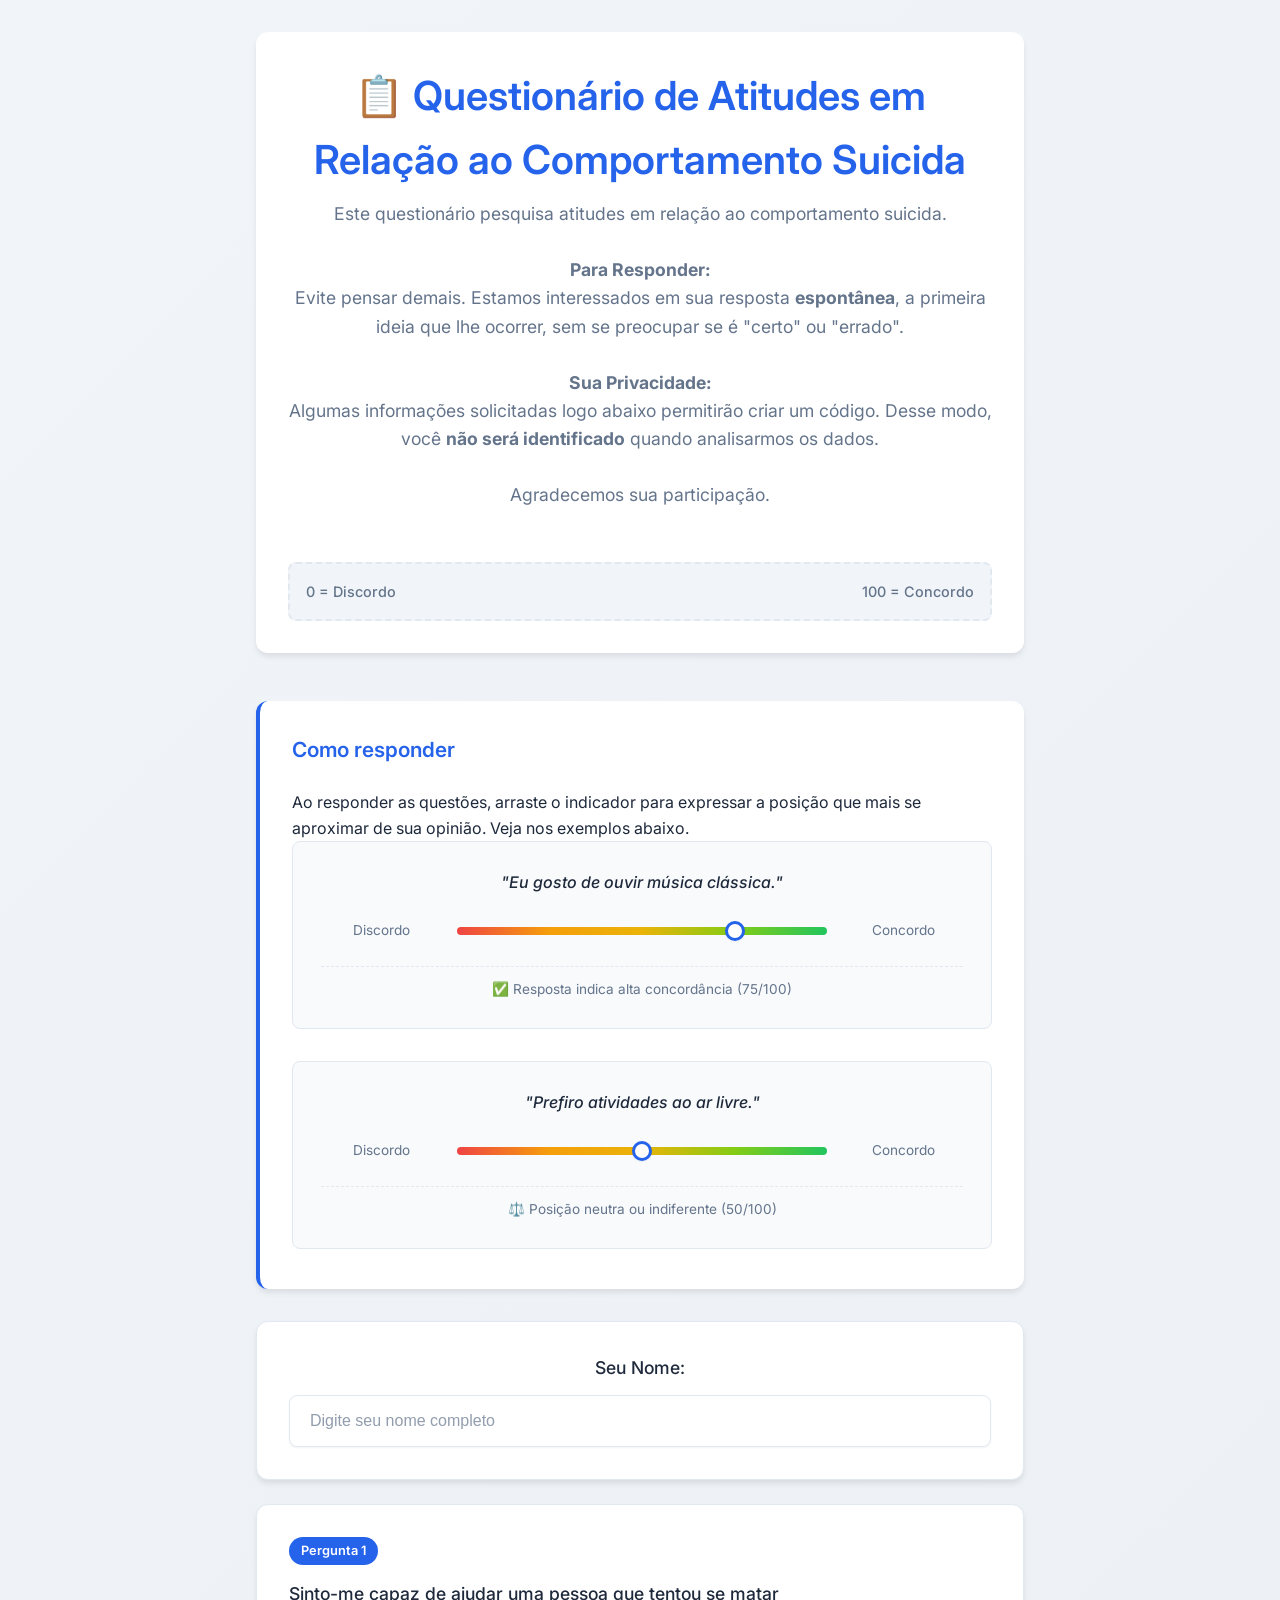
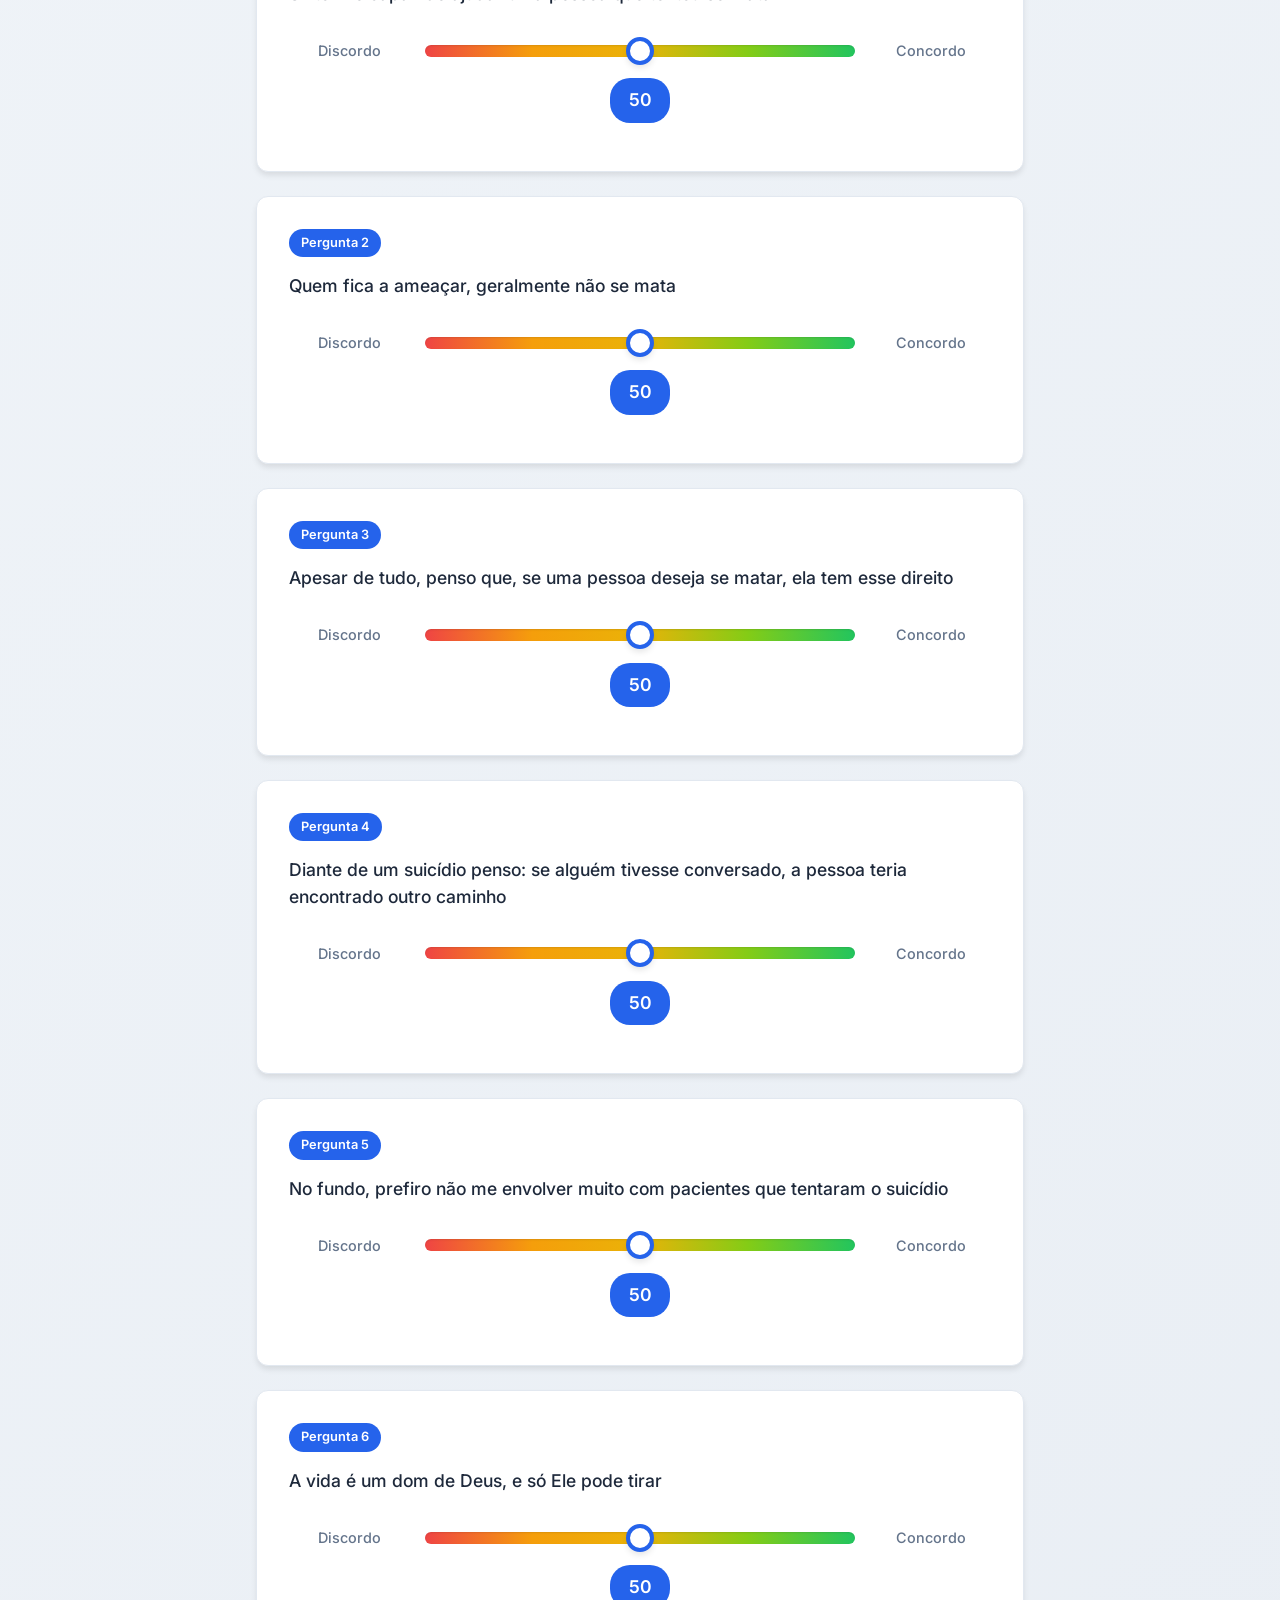
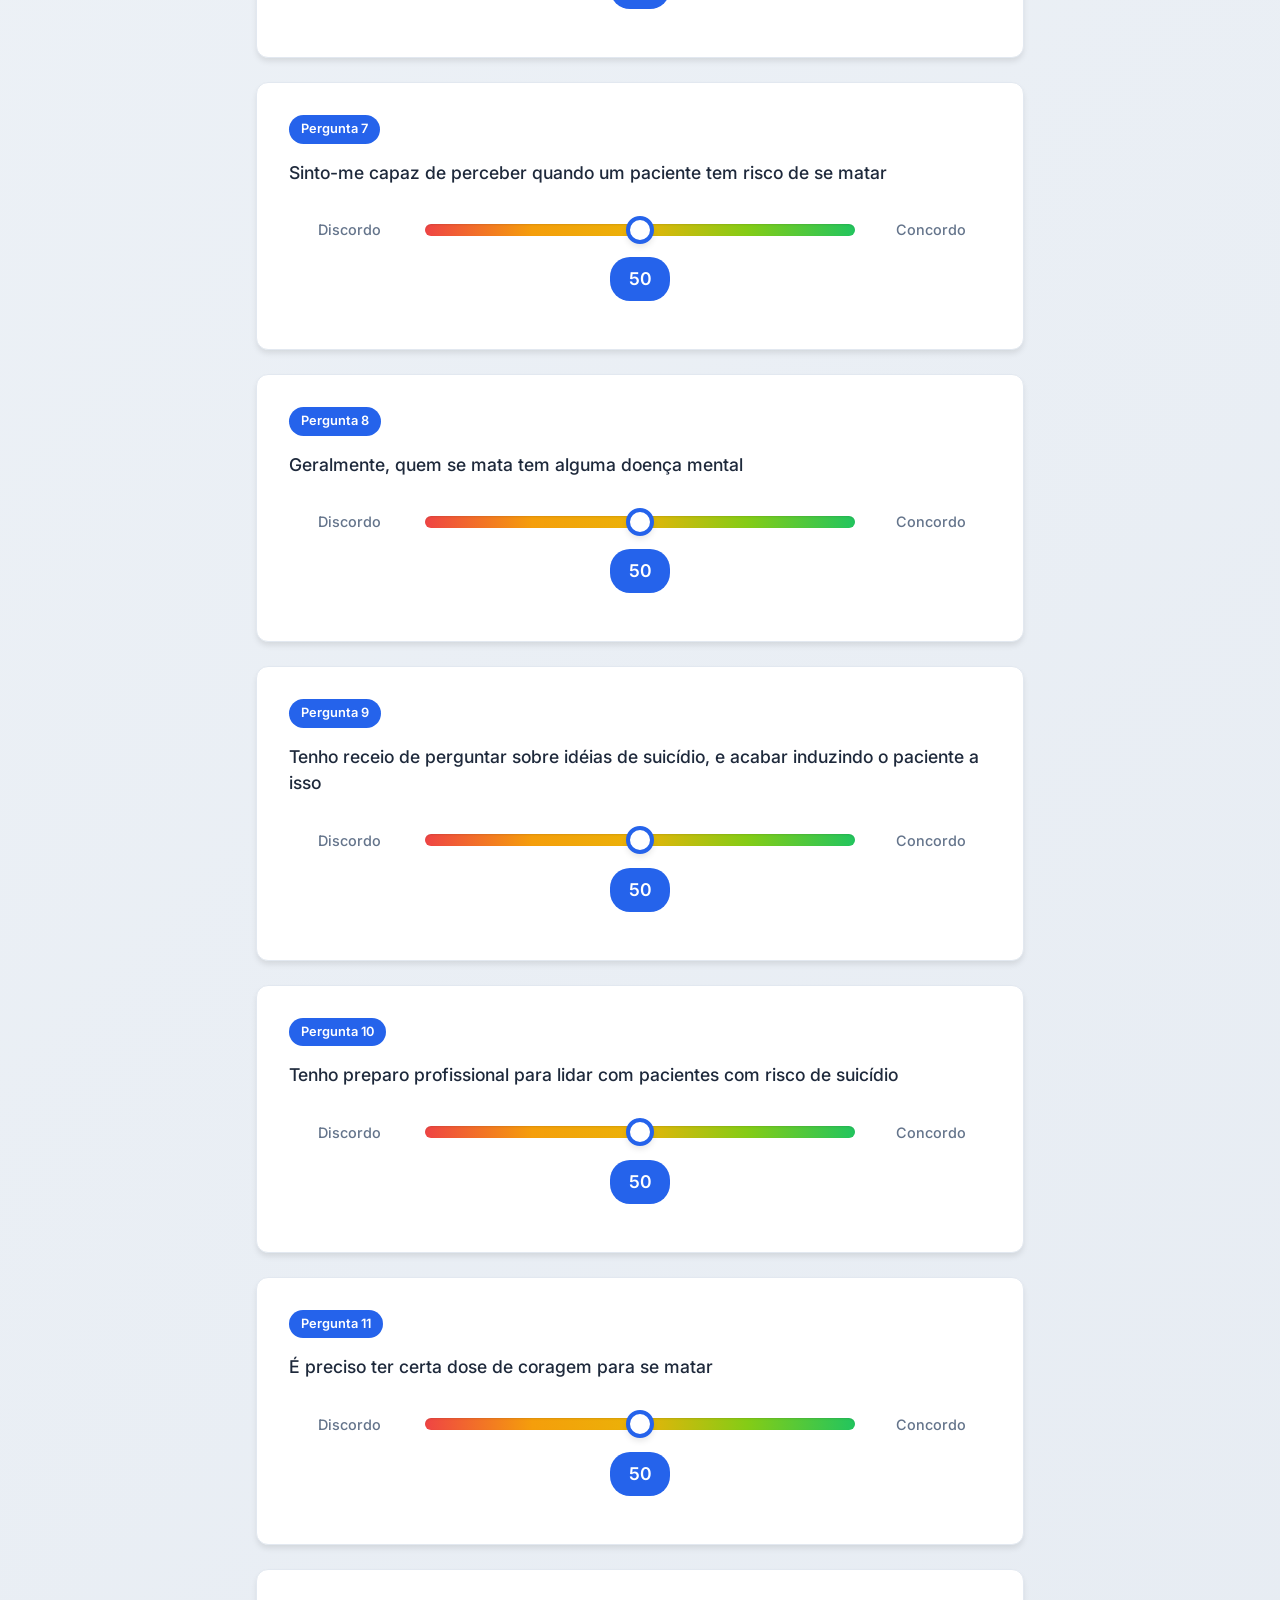
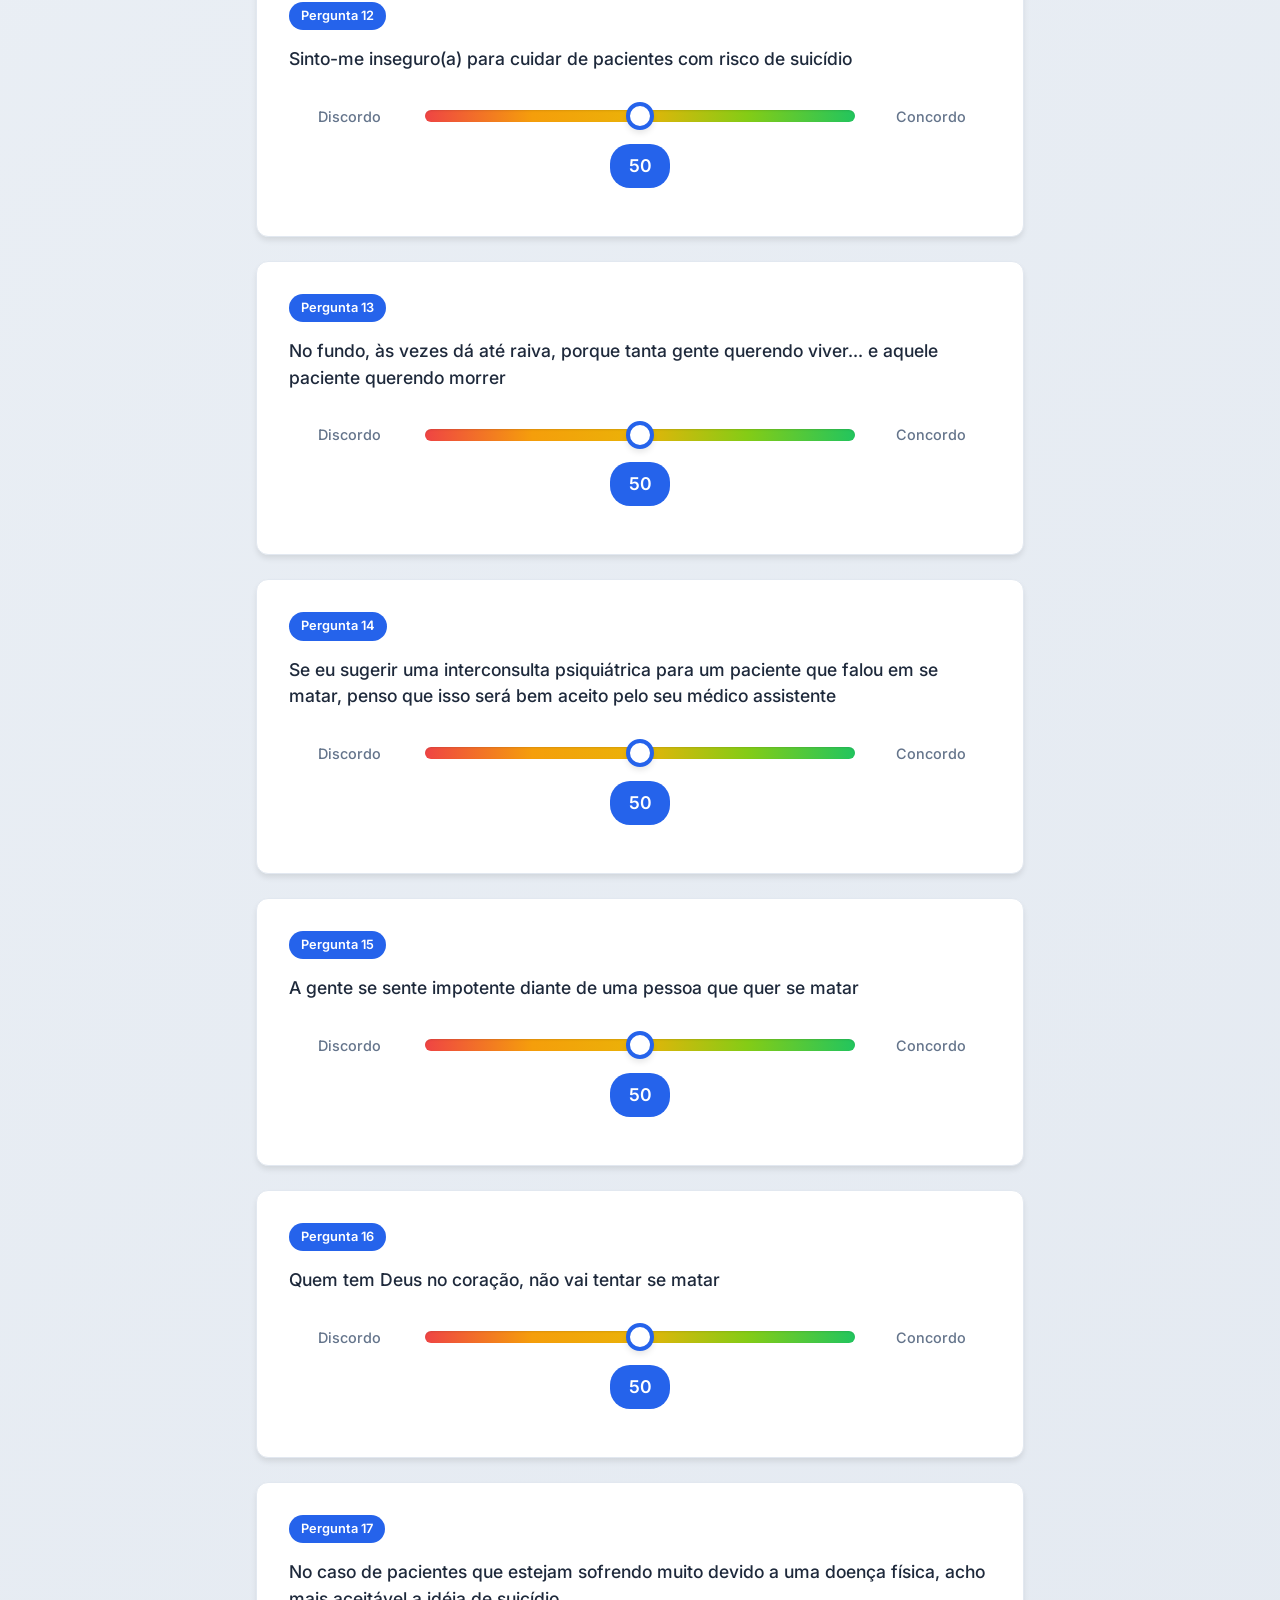
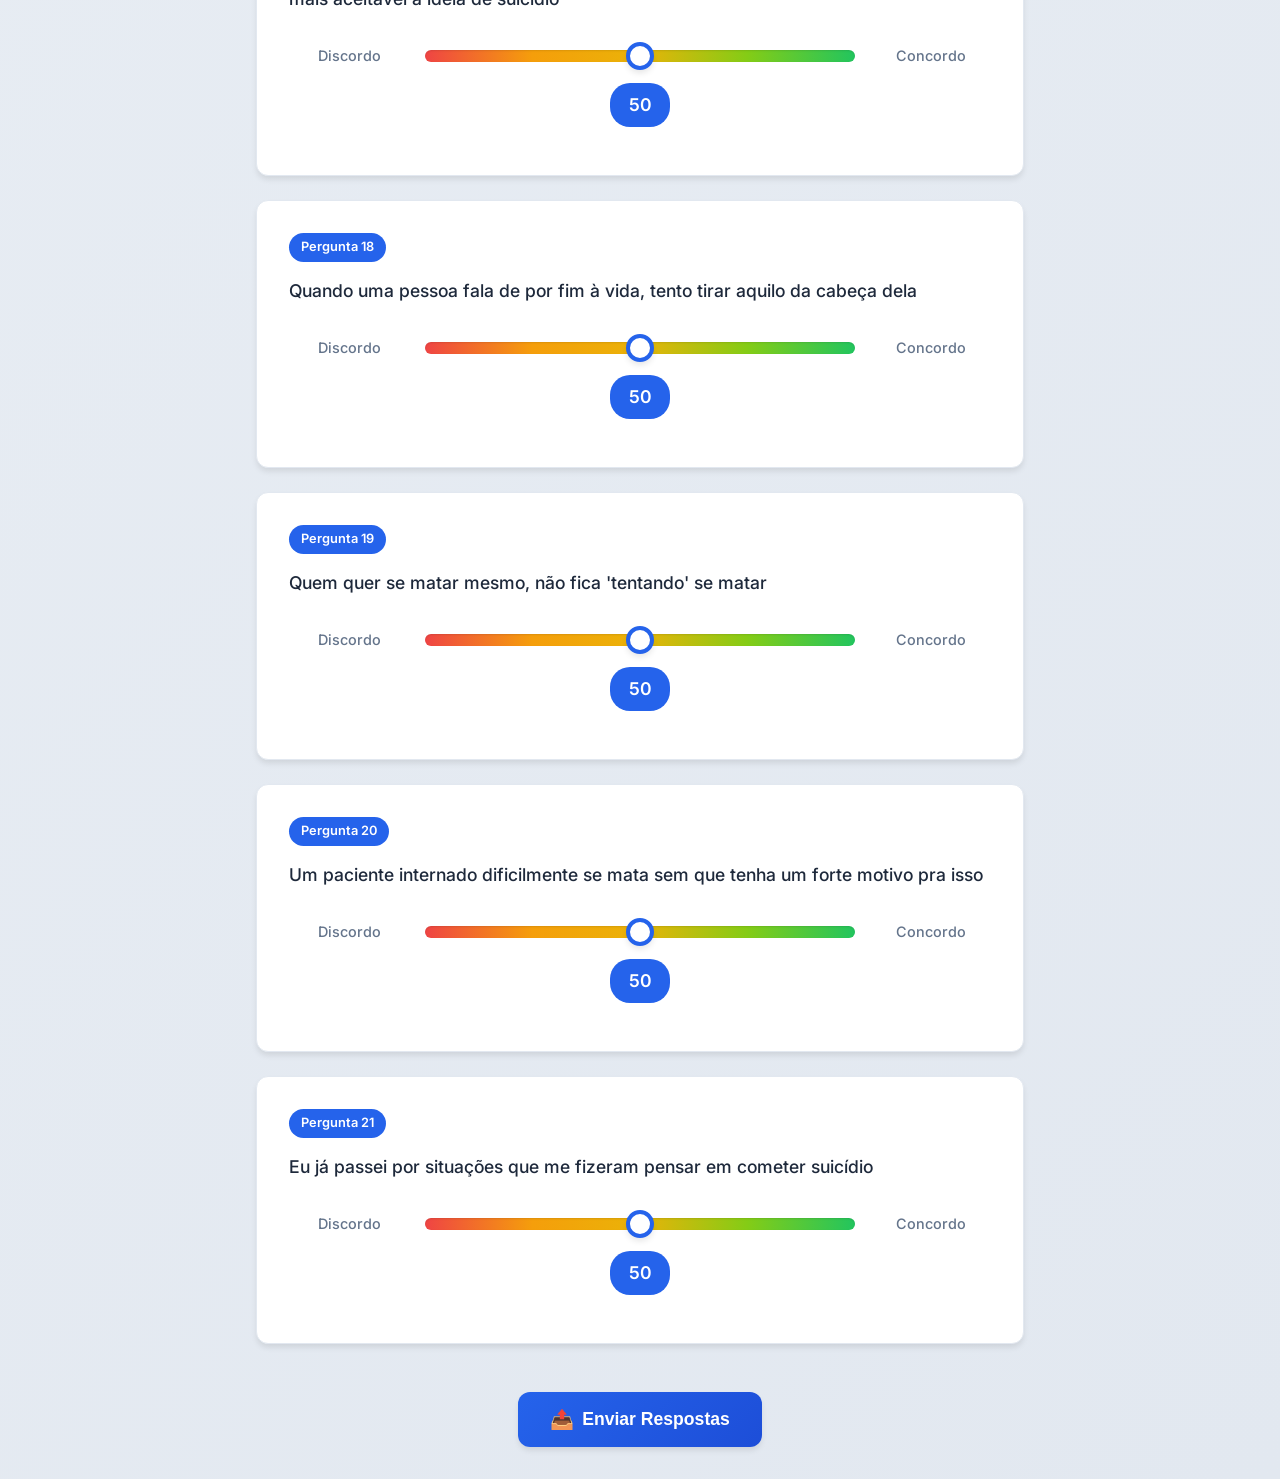
==== index.html @ 06eb1df6 "Update index.html" ====
<!DOCTYPE html>
<html lang="pt-BR">
<head>
    <meta charset="UTF-8">
    <meta name="viewport" content="width=device-width, initial-scale=1.0">
    <title>Questionário de Atitudes em Relação ao Comportamento Suicida</title>
    <link rel="stylesheet" href="style.css">
    <link href="https://fonts.googleapis.com/css2?family=Inter:wght@300;400;500;600&display=swap" rel="stylesheet">
</head>
<body>
    <div class="container">
        <header class="header">
            <h1>📋 Questionário de Atitudes em Relação ao Comportamento Suicida</h1>
            <p class="subtitle">
                Este questionário pesquisa atitudes em relação ao comportamento suicida.
                <br><br>
                <strong>Para Responder:</strong><br>
                Evite pensar demais. Estamos interessados em sua resposta <strong>espontânea</strong>, a primeira ideia que lhe ocorrer, sem se preocupar se é "certo" ou "errado".
                <br><br>
                <strong>Sua Privacidade:</strong><br>
                Algumas informações solicitadas logo abaixo permitirão criar um código. Desse modo, você <strong>não será identificado</strong> quando analisarmos os dados.
                <br><br>
                Agradecemos sua participação.
                <br><br>
            </p>
            <div class="scale-info">
                <span class="scale-point">0 = Discordo</span>
                <span class="scale-point">100 = Concordo</span>
            </div>
        </header>

        <div class="instructions-section">
            <h2> Como responder</h2>
            <p>Ao responder as questões, arraste o indicador para expressar a posição que mais se aproximar de sua opinião. Veja nos exemplos abaixo.</p>
            <div class="instruction-examples">
                <div class="example-item">
                    <p class="example-statement">"Eu gosto de ouvir música clássica."</p>
                    <div class="example-slider">
                        <span class="example-label">Discordo</span>
                        <div class="example-track">
                            <div class="example-thumb" style="left: 75%;"></div>
                        </div>
                        <span class="example-label">Concordo</span>
                    </div>
                    <p class="example-explanation">✅ Resposta indica alta concordância (75/100)</p>
                </div>
                
                <div class="example-item">
                    <p class="example-statement">"Prefiro atividades ao ar livre."</p>
                    <div class="example-slider">
                        <span class="example-label">Discordo</span>
                        <div class="example-track">
                            <div class="example-thumb" style="left: 50%;"></div>
                        </div>
                        <span class="example-label">Concordo</span>
                    </div>
                    <p class="example-explanation">⚖️ Posição neutra ou indiferente (50/100)</p>
                </div>
            </div>
        </div>

        <form id="survey-form" class="survey-form">
            <!-- NOVO CAMPO PARA O NOME -->
            <div class="form-group question-item">
                <label for="userName">Seu Nome:</label>
                <input type="text" id="userName" name="userName" placeholder="Digite seu nome completo" required>
            </div>
            <!-- FIM DO NOVO CAMPO -->

            <div id="questions-container" class="questions-container">
                <!-- Perguntas serão carregadas aqui -->
            </div>
            
            <div class="form-actions">
                <button type="submit" class="submit-btn">
                    <span class="btn-icon">📤</span>
                    Enviar Respostas
                </button>
            </div>
        </form>

        <div id="loading" class="loading">
            <div class="spinner"></div>
            <p>Carregando perguntas...</p>
        </div>
    </div>

    <script src="script.js"></script>
</body>
</html>
---- style.css ----
:root {
    --primary-color: #2563eb;
    --primary-hover: #1d4ed8;
    --secondary-color: #64748b;
    --success-color: #10b981;
    --background: #f8fafc;
    --surface: #ffffff;
    --border: #e2e8f0;
    --text-primary: #1e293b;
    --text-secondary: #64748b;
    --shadow-sm: 0 1px 2px 0 rgb(0 0 0 / 0.05);
    --shadow-md: 0 4px 6px -1px rgb(0 0 0 / 0.1);
    --shadow-lg: 0 10px 15px -3px rgb(0 0 0 / 0.1);
    --radius: 12px;
    --radius-sm: 8px;
}

* {
    margin: 0;
    padding: 0;
    box-sizing: border-box;
}

body {
    font-family: 'Inter', -apple-system, BlinkMacSystemFont, sans-serif;
    background: linear-gradient(135deg, #f1f5f9 0%, #e2e8f0 100%);
    color: var(--text-primary);
    line-height: 1.6;
    min-height: 100vh;
}

.container {
    max-width: 800px;
    margin: 0 auto;
    padding: 2rem 1rem;
}

/* Header */
.header {
    text-align: center;
    margin-bottom: 3rem;
    padding: 2rem;
    background: var(--surface);
    border-radius: var(--radius);
    box-shadow: var(--shadow-md);
}

.header h1 {
    font-size: 2.5rem;
    font-weight: 600;
    color: var(--primary-color);
    margin-bottom: 0.5rem;
}

.subtitle {
    font-size: 1.1rem;
    color: var(--text-secondary);
    margin-bottom: 1.5rem;
}

.scale-info {
    display: flex;
    justify-content: space-between;
    gap: 1rem;
    padding: 1rem;
    background: #f1f5f9;
    border-radius: var(--radius-sm);
    border: 2px dashed var(--border);
}

.scale-point {
    font-size: 0.9rem;
    font-weight: 500;
    color: var(--text-secondary);
}

/* Instructions - CORRIGIDO PARA EVITAR OVERFLOW */
.instructions-section {
    background: var(--surface);
    border-radius: var(--radius);
    padding: 2rem;
    margin-bottom: 2rem;
    box-shadow: var(--shadow-md);
    border-left: 4px solid var(--primary-color);
    
    /* CORREÇÕES PARA EVITAR OVERFLOW */
    min-height: auto;
    height: auto;
    overflow: visible;
    padding-bottom: 2.5rem;
}

.instructions-section h2 {
    color: var(--primary-color);
    margin-bottom: 1.5rem;
    font-size: 1.3rem;
    font-weight: 600;
}

.instruction-examples {
    display: grid;
    gap: 2rem;
    
    /* CORREÇÕES PARA EVITAR OVERFLOW */
    grid-template-rows: auto auto;
}

.example-item {
    padding: 1.75rem;
    background: #f8fafc;
    border-radius: var(--radius-sm);
    border: 1px solid var(--border);
    
    /* CORREÇÕES PARA EVITAR OVERFLOW */
    height: auto;
    min-height: auto;
    overflow: visible;
}

.example-statement {
    font-weight: 500;
    font-style: italic;
    margin-bottom: 1rem;
    color: var(--text-primary);
    text-align: center;
}

.example-slider {
    display: flex;
    align-items: center;
    gap: 1rem;
    margin-bottom: 1rem;
    
    /* CORREÇÕES PARA EVITAR OVERFLOW */
    padding: 0.5rem 0;
}

.example-label {
    font-size: 0.85rem;
    color: var(--text-secondary);
    min-width: 120px;
    text-align: center;
}

.example-track {
    flex: 1;
    height: 8px;
    background: linear-gradient(90deg, #ef4444 0%, #f59e0b 25%, #eab308 50%, #84cc16 75%, #22c55e 100%);
    border-radius: 4px;
    position: relative;
    min-height: 8px;
    display: block;
    overflow: visible;
    
    /* CORREÇÕES PARA EVITAR OVERFLOW */
    margin: 0.25rem 0;
}

.example-thumb {
    position: absolute;
    top: 50%;
    width: 20px;
    height: 20px;
    background: var(--surface);
    border: 3px solid var(--primary-color);
    border-radius: 50%;
    transform: translate(-50%, -50%);
    box-shadow: var(--shadow-sm);
    display: block !important;
    z-index: 15;
    pointer-events: none;
}

.example-explanation {
    font-size: 0.85rem;
    color: var(--text-secondary);
    text-align: center;
    padding-top: 0.75rem;
    border-top: 1px dashed var(--border);
}

/* Questions */
.questions-container {
    display: grid;
    gap: 1.5rem;
}

.question-item {
    background: var(--surface);
    border-radius: var(--radius);
    padding: 2rem;
    box-shadow: var(--shadow-md);
    border: 1px solid var(--border);
    transition: all 0.2s ease;
}

.question-item:hover {
    box-shadow: var(--shadow-lg);
    transform: translateY(-2px);
}

.question-number {
    display: inline-block;
    background: var(--primary-color);
    color: white;
    padding: 0.25rem 0.75rem;
    border-radius: 20px;
    font-size: 0.8rem;
    font-weight: 600;
    margin-bottom: 1rem;
}

.question-text {
    font-size: 1.1rem;
    font-weight: 500;
    margin-bottom: 2rem;
    color: var(--text-primary);
    line-height: 1.5;
}

.slider-container {
    margin-bottom: 1rem;
}

.slider-wrapper {
    display: flex;
    align-items: center;
    gap: 1rem;
    margin-bottom: 1rem;
}

.slider-label {
    font-size: 0.9rem;
    color: var(--text-secondary);
    min-width: 120px;
    text-align: center;
    font-weight: 500;
}

.slider-track {
    flex: 1;
    height: 12px;
    background: linear-gradient(90deg, #ef4444 0%, #f59e0b 25%, #eab308 50%, #84cc16 75%, #22c55e 100%);
    border-radius: 6px;
    position: relative;
    cursor: pointer;
    box-shadow: inset 0 1px 2px rgba(0,0,0,0.1);
    min-height: 12px;
    display: block !important;
    overflow: visible;
    -webkit-appearance: none;
    -moz-appearance: none;
    appearance: none;
    touch-action: none;
    user-select: none;
    -webkit-user-select: none;
    -moz-user-select: none;
    -ms-user-select: none;
}

.slider-thumb {
    position: absolute;
    top: 50%;
    width: 28px;
    height: 28px;
    background: var(--surface);
    border: 4px solid var(--primary-color);
    border-radius: 50%;
    transform: translate(-50%, -50%);
    cursor: grab;
    box-shadow: var(--shadow-md);
    transition: all 0.2s ease;
    z-index: 10;
    display: block !important;
    visibility: visible !important;
    opacity: 1 !important;
    -webkit-appearance: none;
    -moz-appearance: none;
    appearance: none;
    touch-action: none;
    user-select: none;
    -webkit-user-select: none;
    -moz-user-select: none;
    -ms-user-select: none;
}

.slider-thumb:hover {
    transform: translate(-50%, -50%) scale(1.1);
    box-shadow: var(--shadow-lg);
}

.slider-thumb.dragging {
    cursor: grabbing;
    transform: translate(-50%, -50%) scale(1.2);
    box-shadow: 0 8px 25px rgba(37, 99, 235, 0.3);
}

.value-display {
    text-align: center;
    margin-top: 1rem;
}

.value-number {
    display: inline-block;
    background: var(--primary-color);
    color: white;
    padding: 0.5rem 1rem;
    border-radius: 20px;
    font-weight: 600;
    font-size: 1.1rem;
    min-width: 60px;
}

.question-instructions {
    margin-top: 1rem;
    padding: 1rem;
    background: #fef3c7;
    border-radius: var(--radius-sm);
    border-left: 4px solid #f59e0b;
    font-size: 0.9rem;
    color: #92400e;
}

/* Form Actions */
.form-actions {
    margin-top: 3rem;
    text-align: center;
}

.submit-btn {
    background: linear-gradient(135deg, var(--primary-color) 0%, var(--primary-hover) 100%);
    color: white;
    border: none;
    padding: 1rem 2rem;
    border-radius: var(--radius);
    font-size: 1.1rem;
    font-weight: 600;
    cursor: pointer;
    box-shadow: var(--shadow-md);
    transition: all 0.3s ease;
    display: inline-flex;
    align-items: center;
    gap: 0.5rem;
    min-width: 200px;
    justify-content: center;
}

.submit-btn:hover {
    transform: translateY(-2px);
    box-shadow: var(--shadow-lg);
}

.submit-btn:active {
    transform: translateY(0);
}

.btn-icon {
    font-size: 1.2rem;
}

/* Loading */
.loading {
    text-align: center;
    padding: 3rem;
    color: var(--text-secondary);
}

.loading.hidden {
    display: none;
}

.spinner {
    width: 40px;
    height: 40px;
    border: 4px solid var(--border);
    border-top: 4px solid var(--primary-color);
    border-radius: 50%;
    animation: spin 1s linear infinite;
    margin: 0 auto 1rem;
}

@keyframes spin {
    0% { transform: rotate(0deg); }
    100% { transform: rotate(360deg); }
}

/* Estilos para o campo de nome (input e label) */
.form-group {
    margin-bottom: 1.5rem;
}

.form-group label {
    display: block;
    margin-bottom: 0.75rem;
    font-size: 1.1rem;
    font-weight: 500;
    color: var(--text-primary);
    text-align: center;
}

.form-group input[type="text"] {
    width: 100%;
    padding: 1rem 1.25rem;
    border: 1px solid var(--border);
    border-radius: var(--radius-sm);
    font-size: 1rem;
    color: var(--text-primary);
    background-color: var(--surface);
    box-shadow: var(--shadow-sm);
    transition: all 0.2s ease;
}

.form-group input[type="text"]::placeholder {
    color: var(--text-secondary);
    opacity: 0.7;
}

.form-group input[type="text"]:focus {
    outline: none;
    border-color: var(--primary-color);
    box-shadow: 0 0 0 3px rgba(37, 99, 235, 0.2);
}

/* CORREÇÕES ESPECÍFICAS PARA MOBILE */
@media (max-width: 768px) {
    .container {
        padding: 1rem;
    }

    .header h1 {
        font-size: 2rem;
    }

    .scale-info {
        flex-direction: column;
        text-align: center;
        gap: 0.5rem;
    }

    /* CORREÇÃO PRINCIPAL: Instructions Section em Mobile */
    .instructions-section {
        padding: 1.5rem;
        padding-bottom: 2.5rem;
        margin-bottom: 2rem;
        
        /* Garante altura automática em mobile */
        height: auto !important;
        min-height: auto !important;
        overflow: visible !important;
    }
    
    .instruction-examples {
        gap: 2rem;
        
        /* Força o grid a se ajustar ao conteúdo */
        grid-template-rows: auto auto !important;
        height: auto !important;
    }
    
    .example-item {
        padding: 1.5rem;
        margin-bottom: 0;
        
        /* Garante que cada item se ajuste ao conteúdo */
        height: auto !important;
        min-height: auto !important;
        overflow: visible !important;
        
        /* Adiciona espaço extra para garantir que não vaze */
        padding-bottom: 2rem;
    }

    /* === CORREÇÃO DOS SLIDERS EM MOBILE === */
    .slider-wrapper {
        gap: 0.5rem;
        align-items: center;
        flex-wrap: nowrap;
        overflow: visible;
    }

    .slider-label {
        min-width: auto;
        font-size: 0.85rem;
        padding: 0;
        background: transparent;
        border: none;
        border-radius: 0;
        white-space: nowrap;
        flex-shrink: 0;
    }

    .slider-track {
        flex: 1;
        min-width: 120px;
        margin: 0;
        overflow: visible !important;
    }

    /* === CORREÇÃO DOS SLIDERS DE EXEMPLO EM MOBILE === */
    .example-slider {
        gap: 0.5rem;
        align-items: center;
        flex-wrap: nowrap;
        overflow: visible;
        padding: 0.75rem 0;
        margin-bottom: 1.25rem;
    }

    .example-label {
        min-width: auto;
        font-size: 0.8rem;
        padding: 0;
        background: transparent;
        border: none;
        border-radius: 0;
        white-space: nowrap;
        flex-shrink: 0;
        max-width: 80px;
        line-height: 1.2;
    }

    .example-track {
        flex: 1;
        min-width: 120px;
        margin: 0;
        overflow: visible !important;
        height: 10px;
    }
    
    .example-thumb {
        width: 22px;
        height: 22px;
        z-index: 20;
    }

    .question-item {
        padding: 1.5rem;
    }

    .submit-btn {
        width: 100%;
        padding: 1.25rem;
        font-size: 1.2rem;
    }

    /* Ajustes de responsividade para o campo de nome em telas menores */
    .form-group label {
        font-size: 1rem;
        margin-bottom: 0.5rem;
    }
    .form-group input[type="text"] {
        padding: 0.8rem 1rem;
    }
    .form-group.question-item {
        padding: 1.5rem;
    }
}

@media (max-width: 480px) {
    .header {
        padding: 1.5rem;
    }

    /* CORREÇÃO EXTRA PARA TELAS MUITO PEQUENAS */
    .instructions-section {
        padding: 1rem;
        padding-bottom: 2rem;
    }
    
    .example-item {
        padding: 1rem;
        padding-bottom: 1.5rem;
    }
    
    .example-label {
        font-size: 0.75rem;
        max-width: 70px;
    }
    
    .example-track {
        min-width: 100px;
        height: 8px;
    }
    
    .example-thumb {
        width: 18px;
        height: 18px;
    }

    .question-item {
        padding: 1rem;
    }

    /* Mantém as proporções do thumb e track em telas menores */
    .slider-track {
        height: 16px;
        border-width: 2px;
    }
    .slider-thumb {
        width: 32px;
        height: 32px;
        border-width: 3px;
    }
}

/* CORREÇÕES ADICIONAIS PARA WEBKIT (Safari/Chrome Mobile) */
@media (max-width: 768px) {
    .slider-track,
    .example-track {
        -webkit-transform: translateZ(0);
        transform: translateZ(0);
        will-change: transform;
        backface-visibility: hidden;
        -webkit-backface-visibility: hidden;
    }

    .slider-thumb,
    .example-thumb {
        -webkit-transform: translate(-50%, -50%) translateZ(0);
        transform: translate(-50%, -50%) translateZ(0);
        will-change: transform;
        backface-visibility: hidden;
        -webkit-backface-visibility: hidden;
    }
}
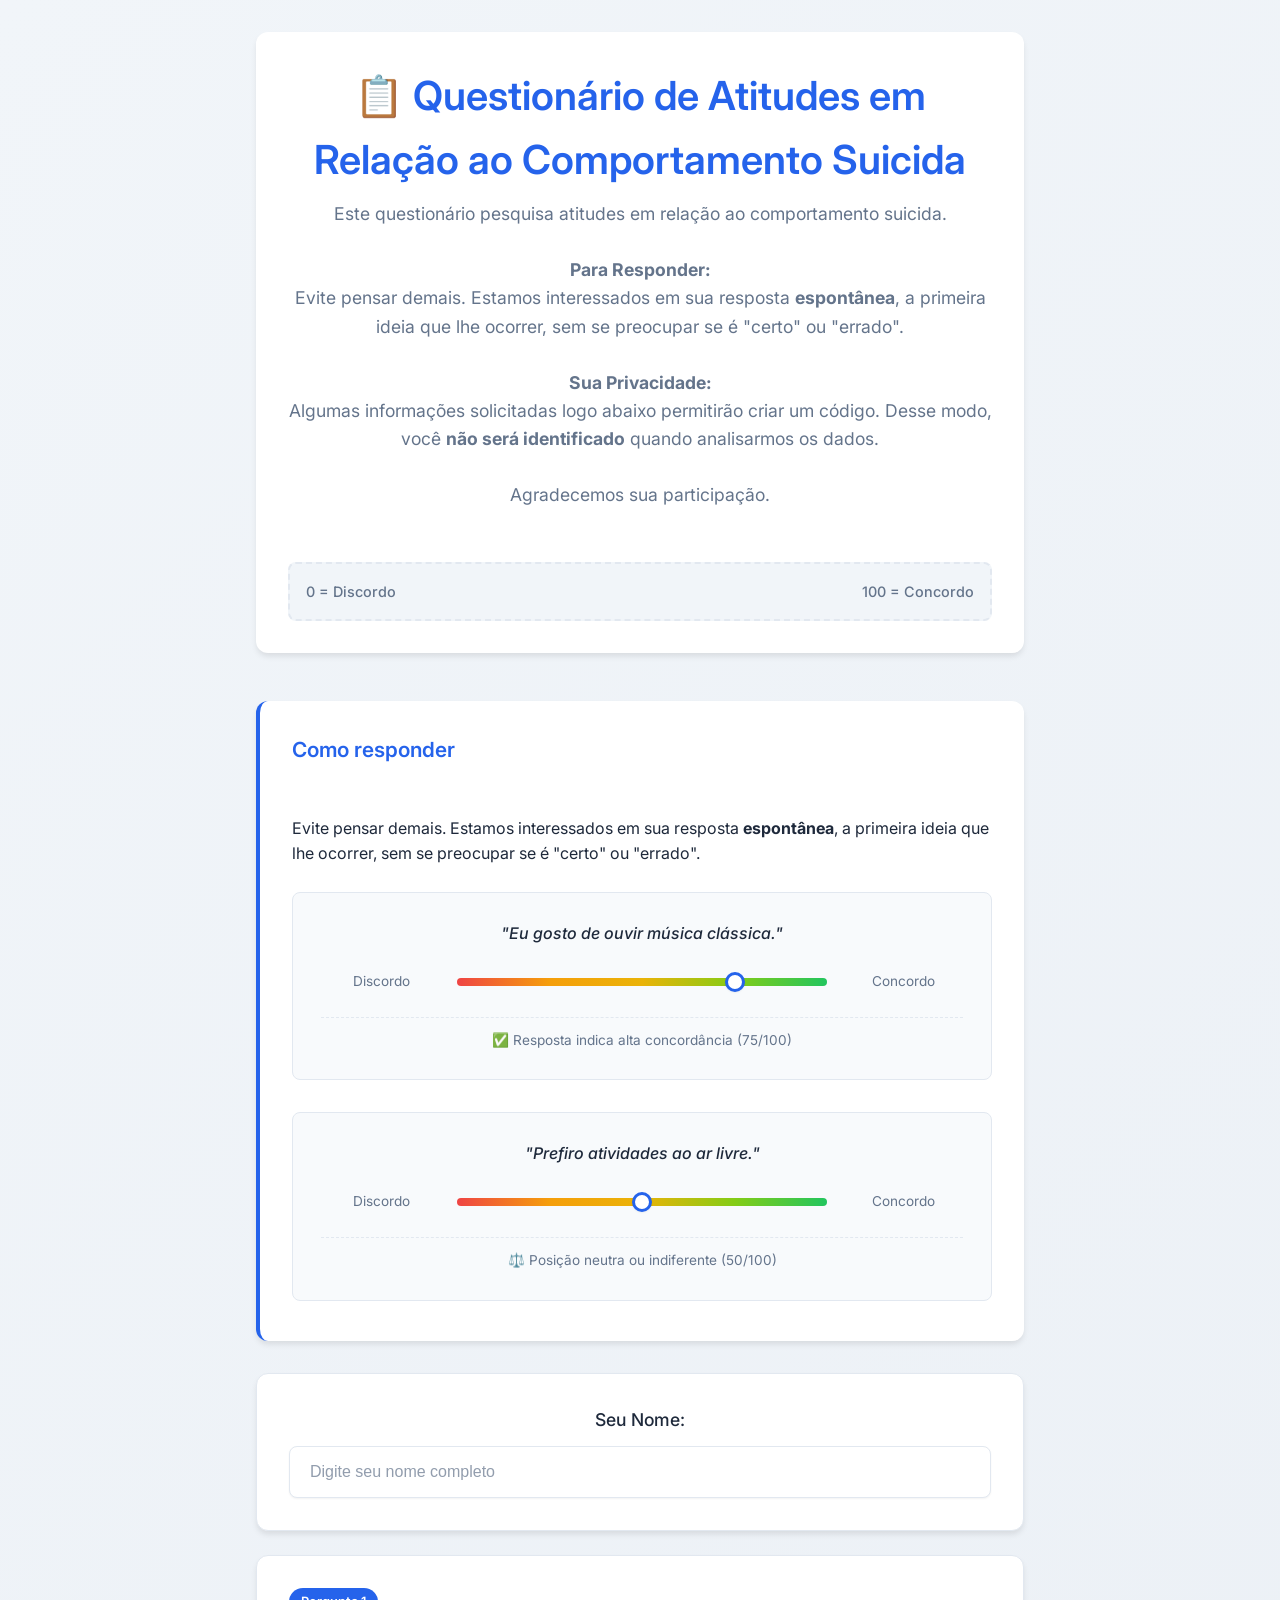
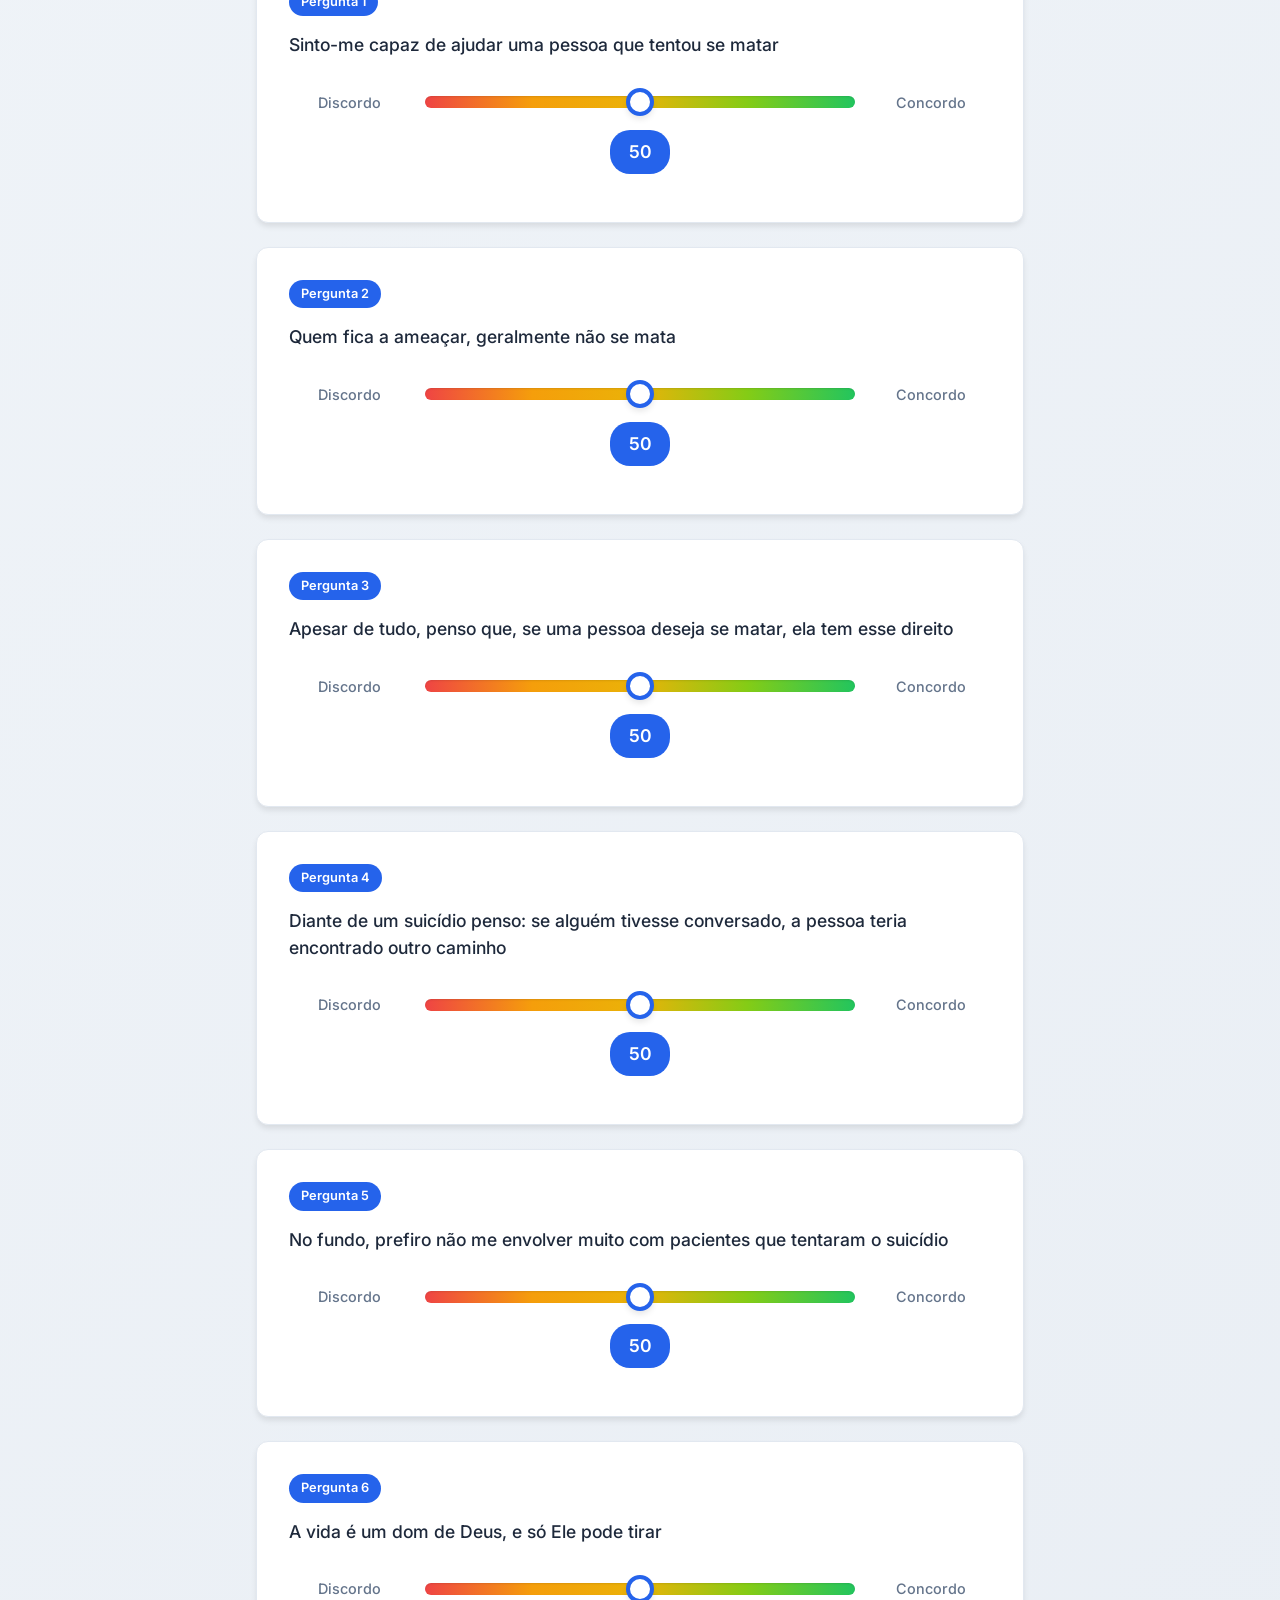
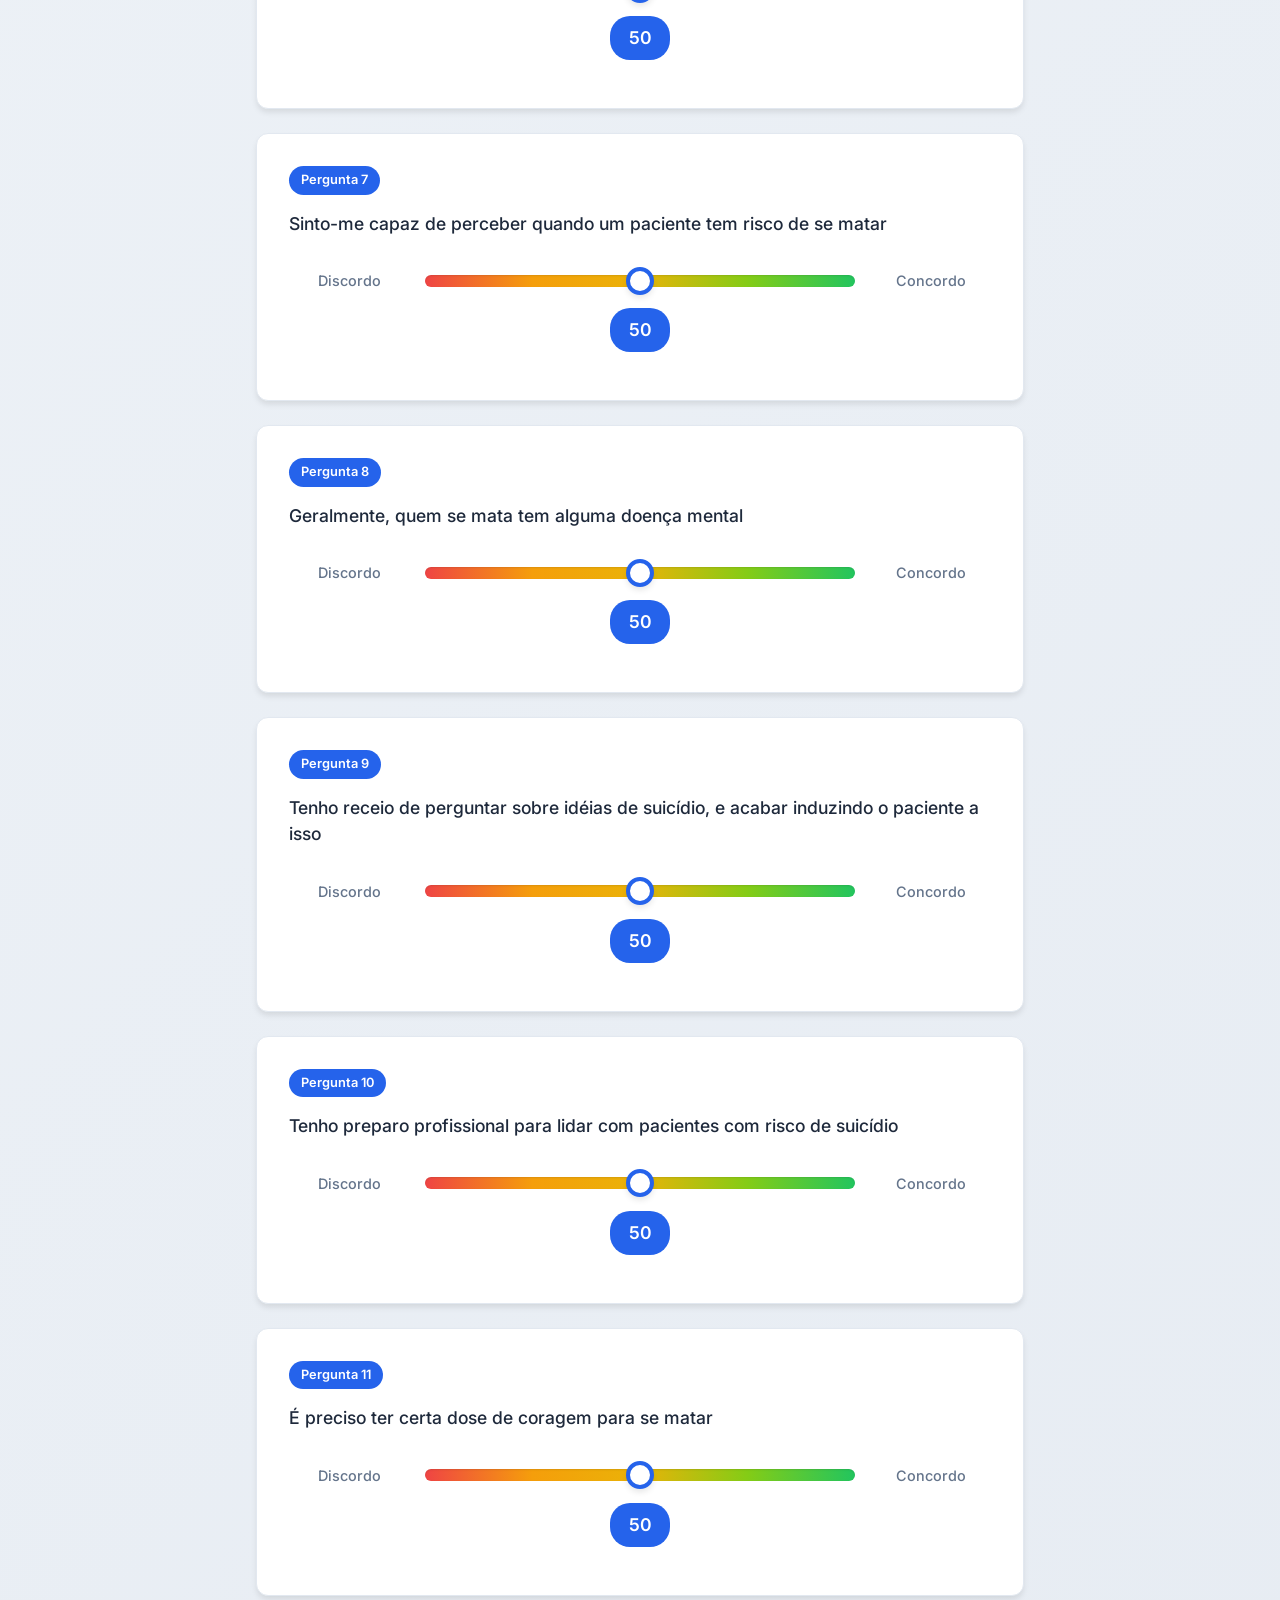
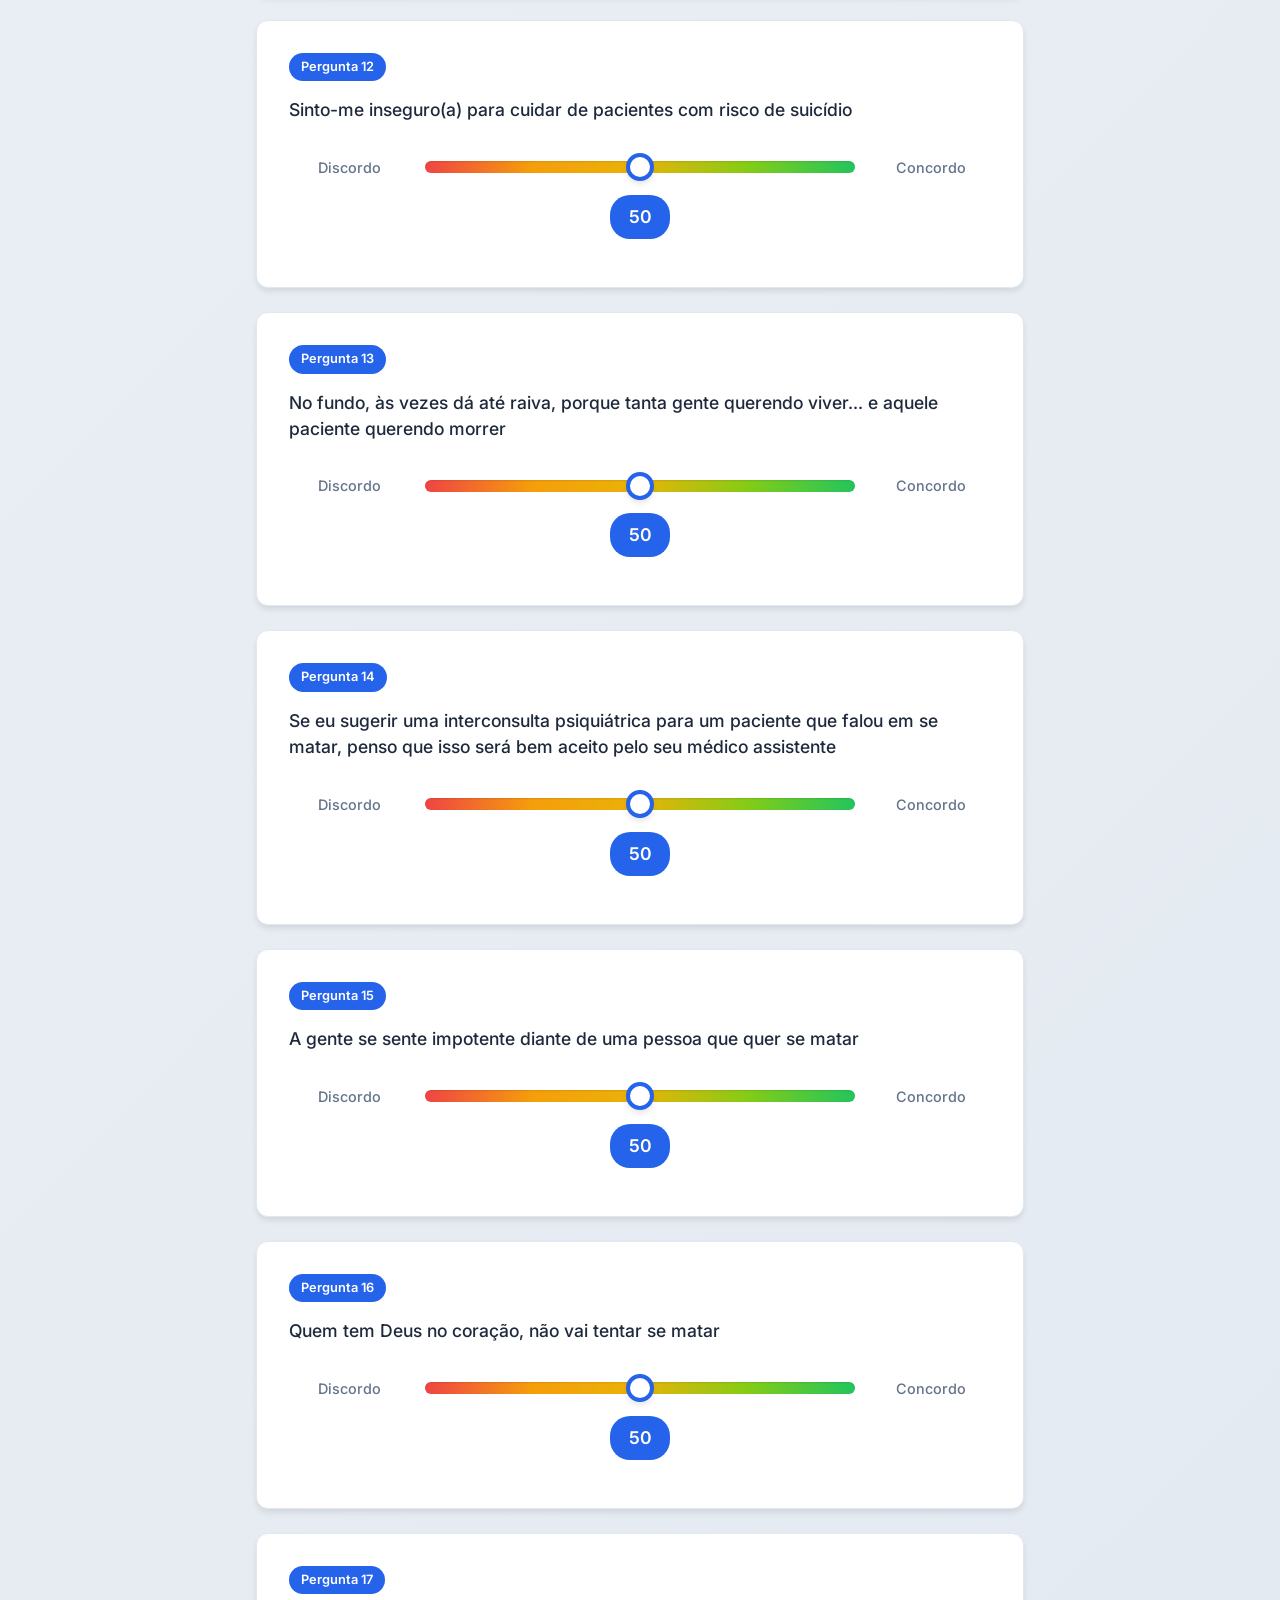
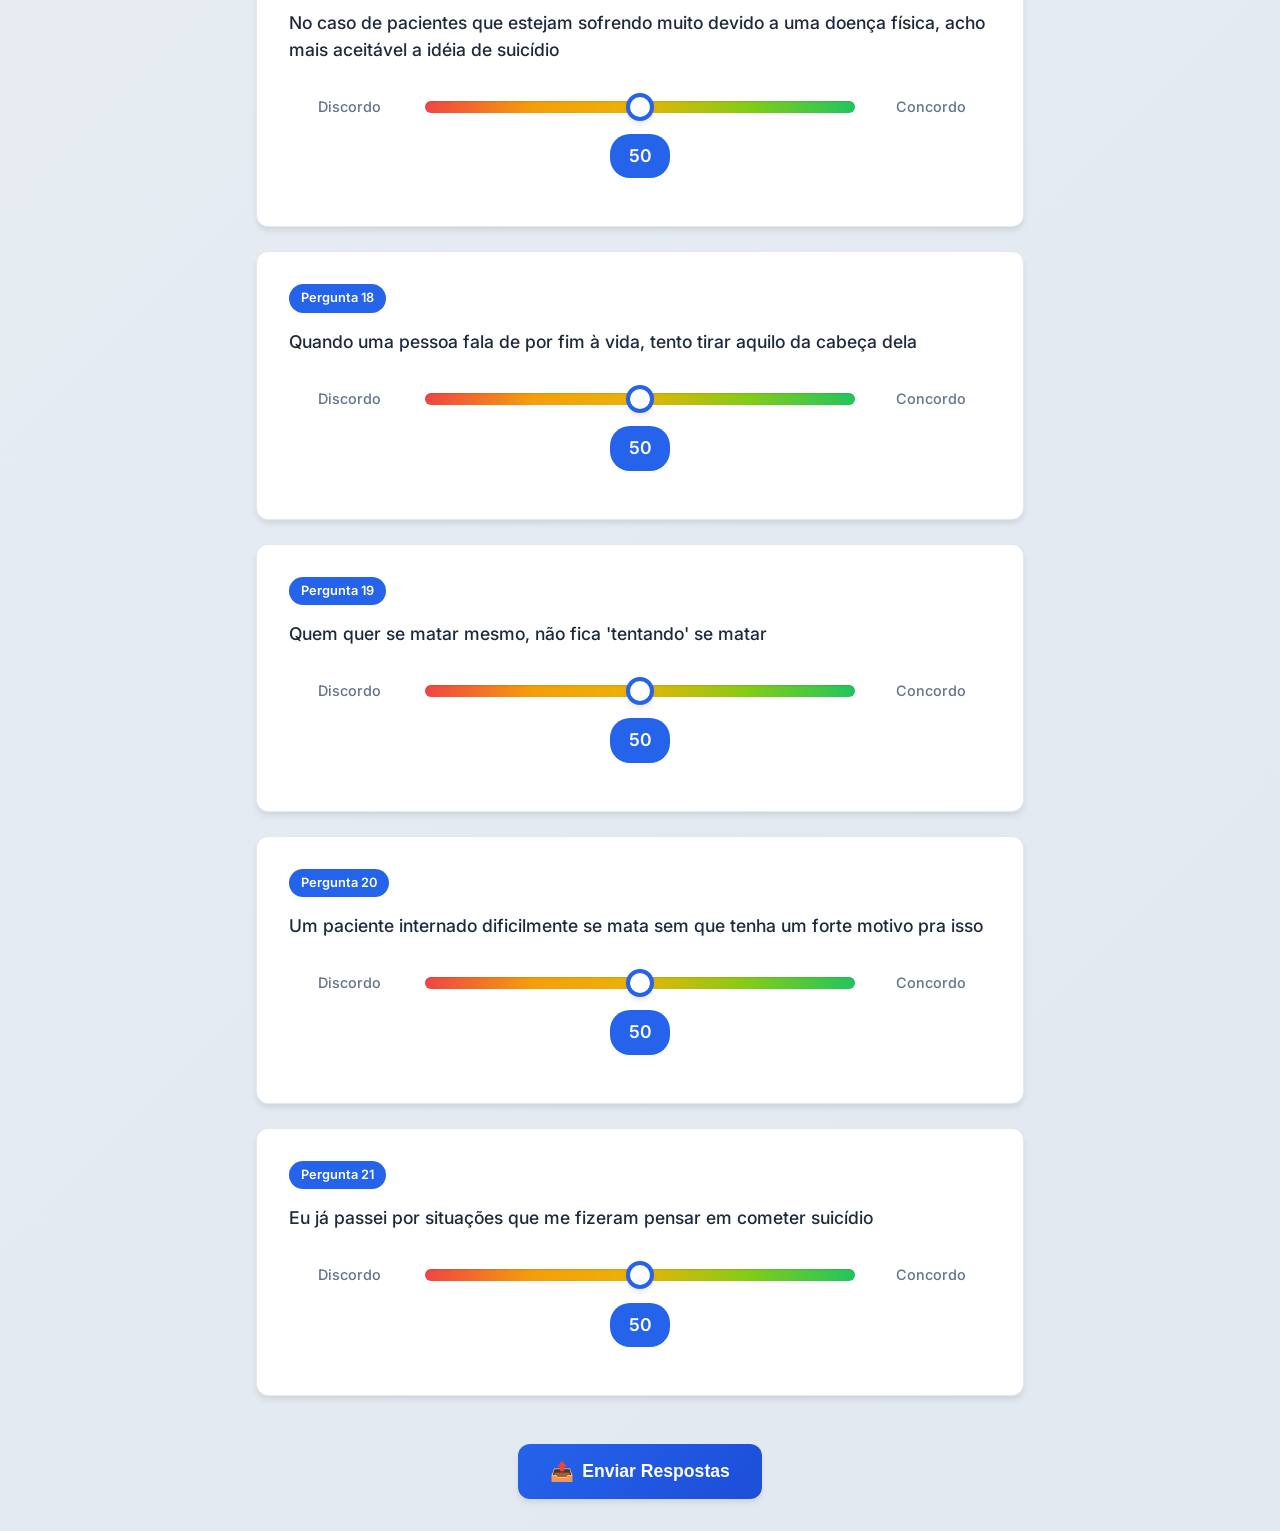
==== commit 697855ad: "Update index.html" ====
--- a/index.html
+++ b/index.html
@@ -30,8 +30,9 @@
         </header>
 
         <div class="instructions-section">
-            <h2> Como responder</h2>
-            <p>Ao responder as questões, arraste o indicador para expressar a posição que mais se aproximar de sua opinião. Veja nos exemplos abaixo.</p>
+            <h2> Como responder</h2><br>
+                Evite pensar demais. Estamos interessados em sua resposta <strong>espontânea</strong>, a primeira ideia que lhe ocorrer, sem se preocupar se é "certo" ou "errado".
+                <br><br>
             <div class="instruction-examples">
                 <div class="example-item">
                     <p class="example-statement">"Eu gosto de ouvir música clássica."</p>
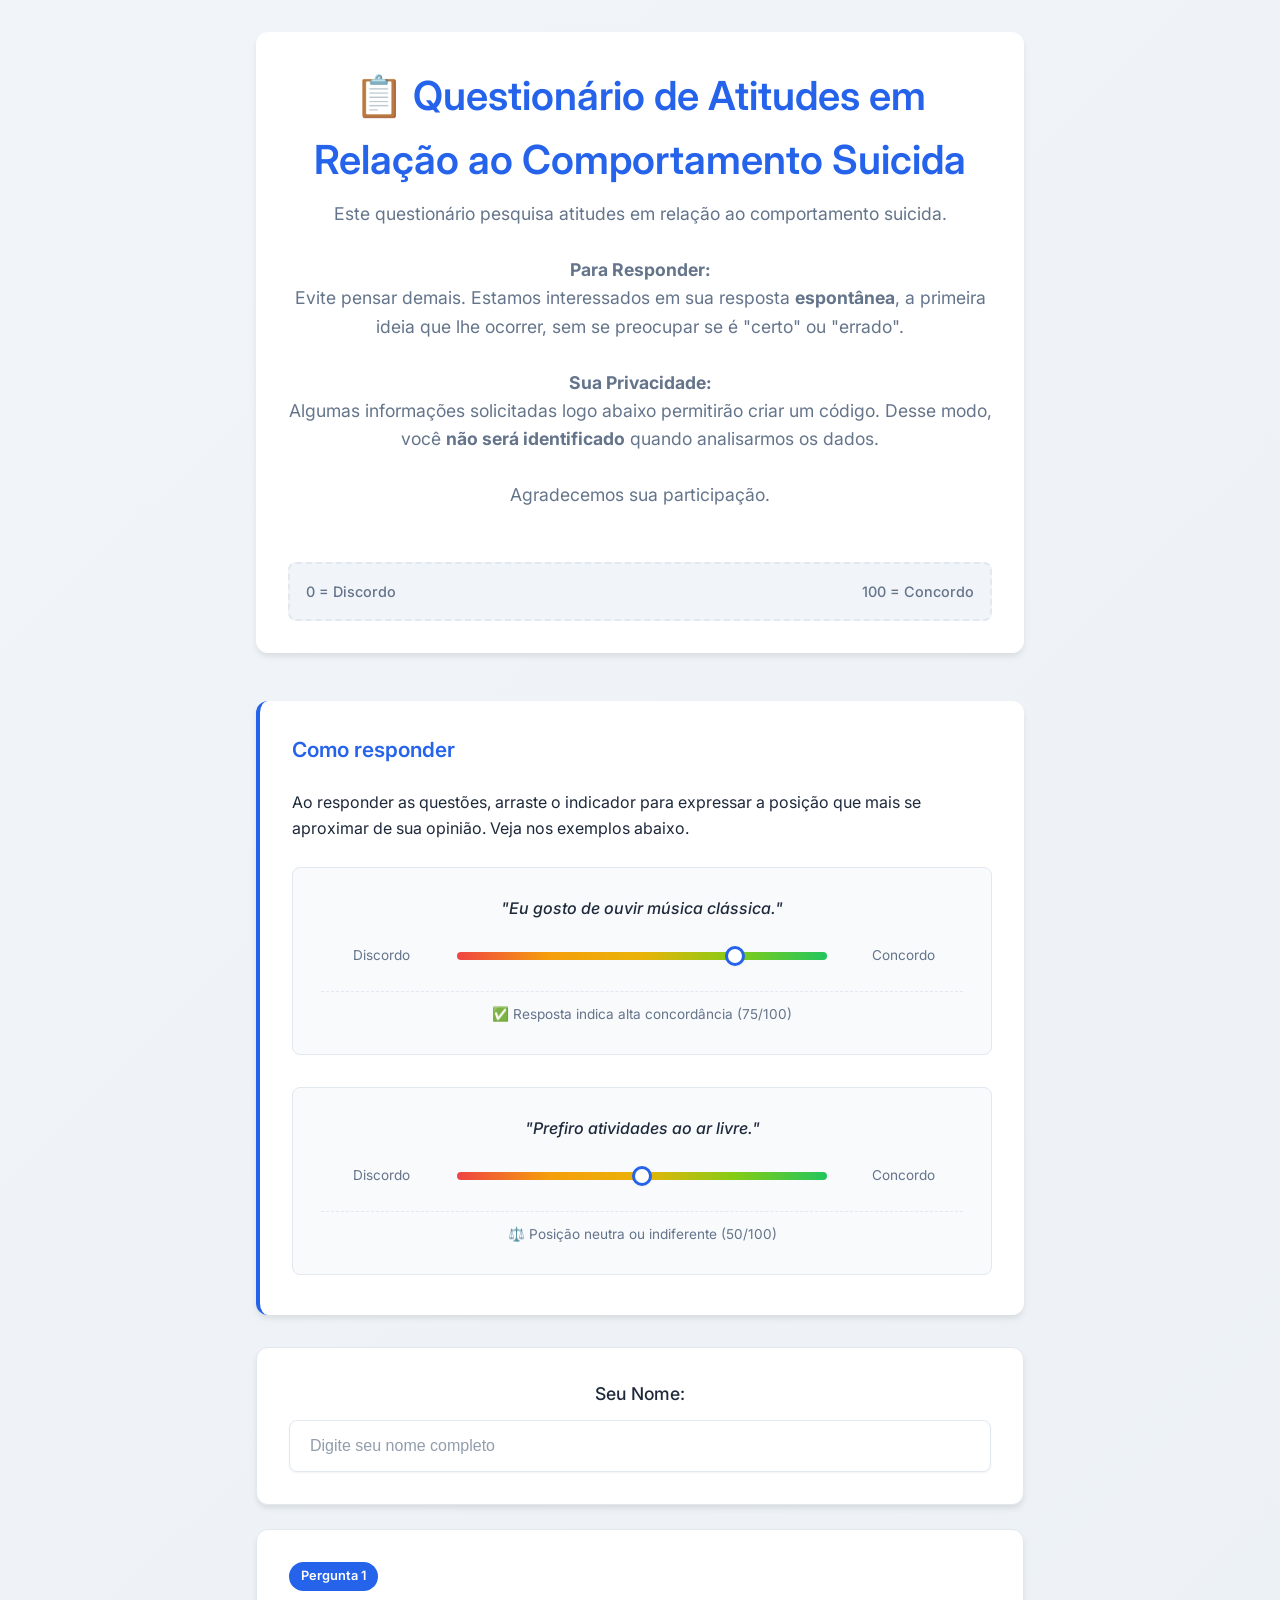
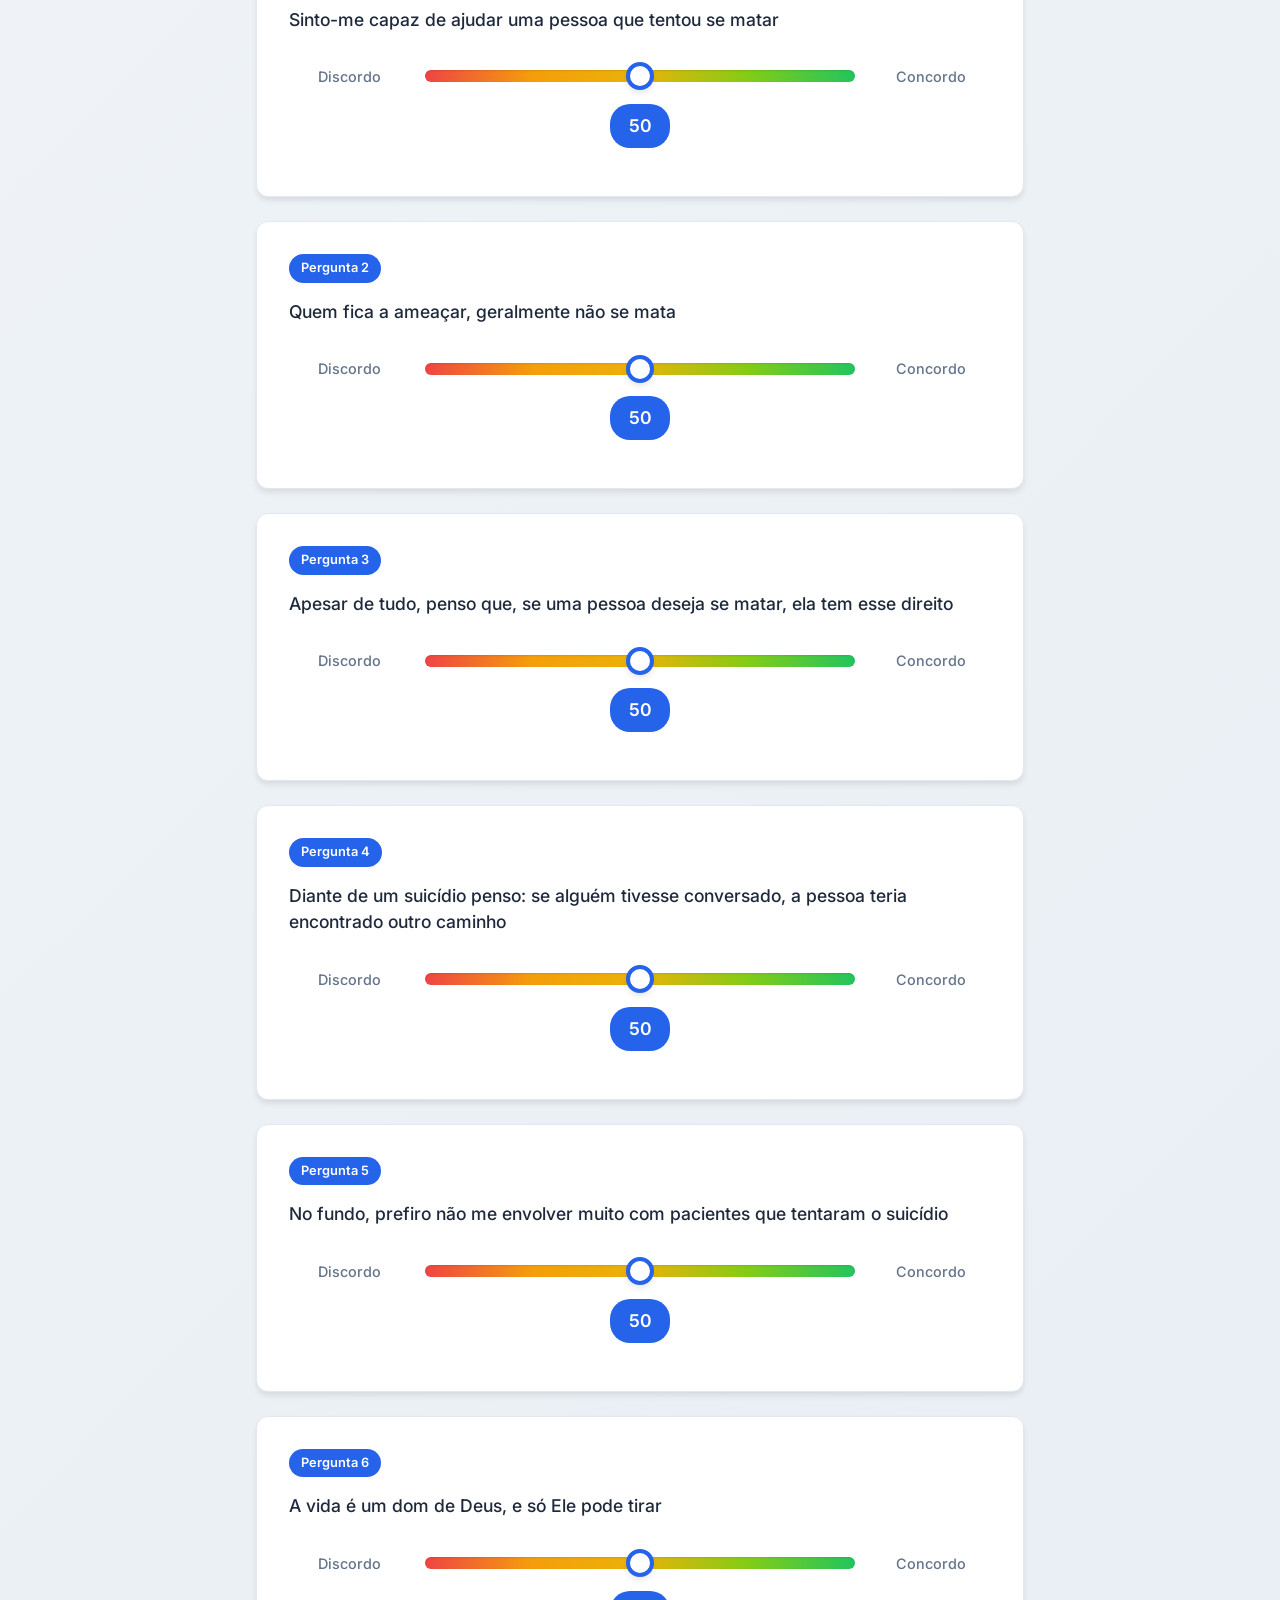
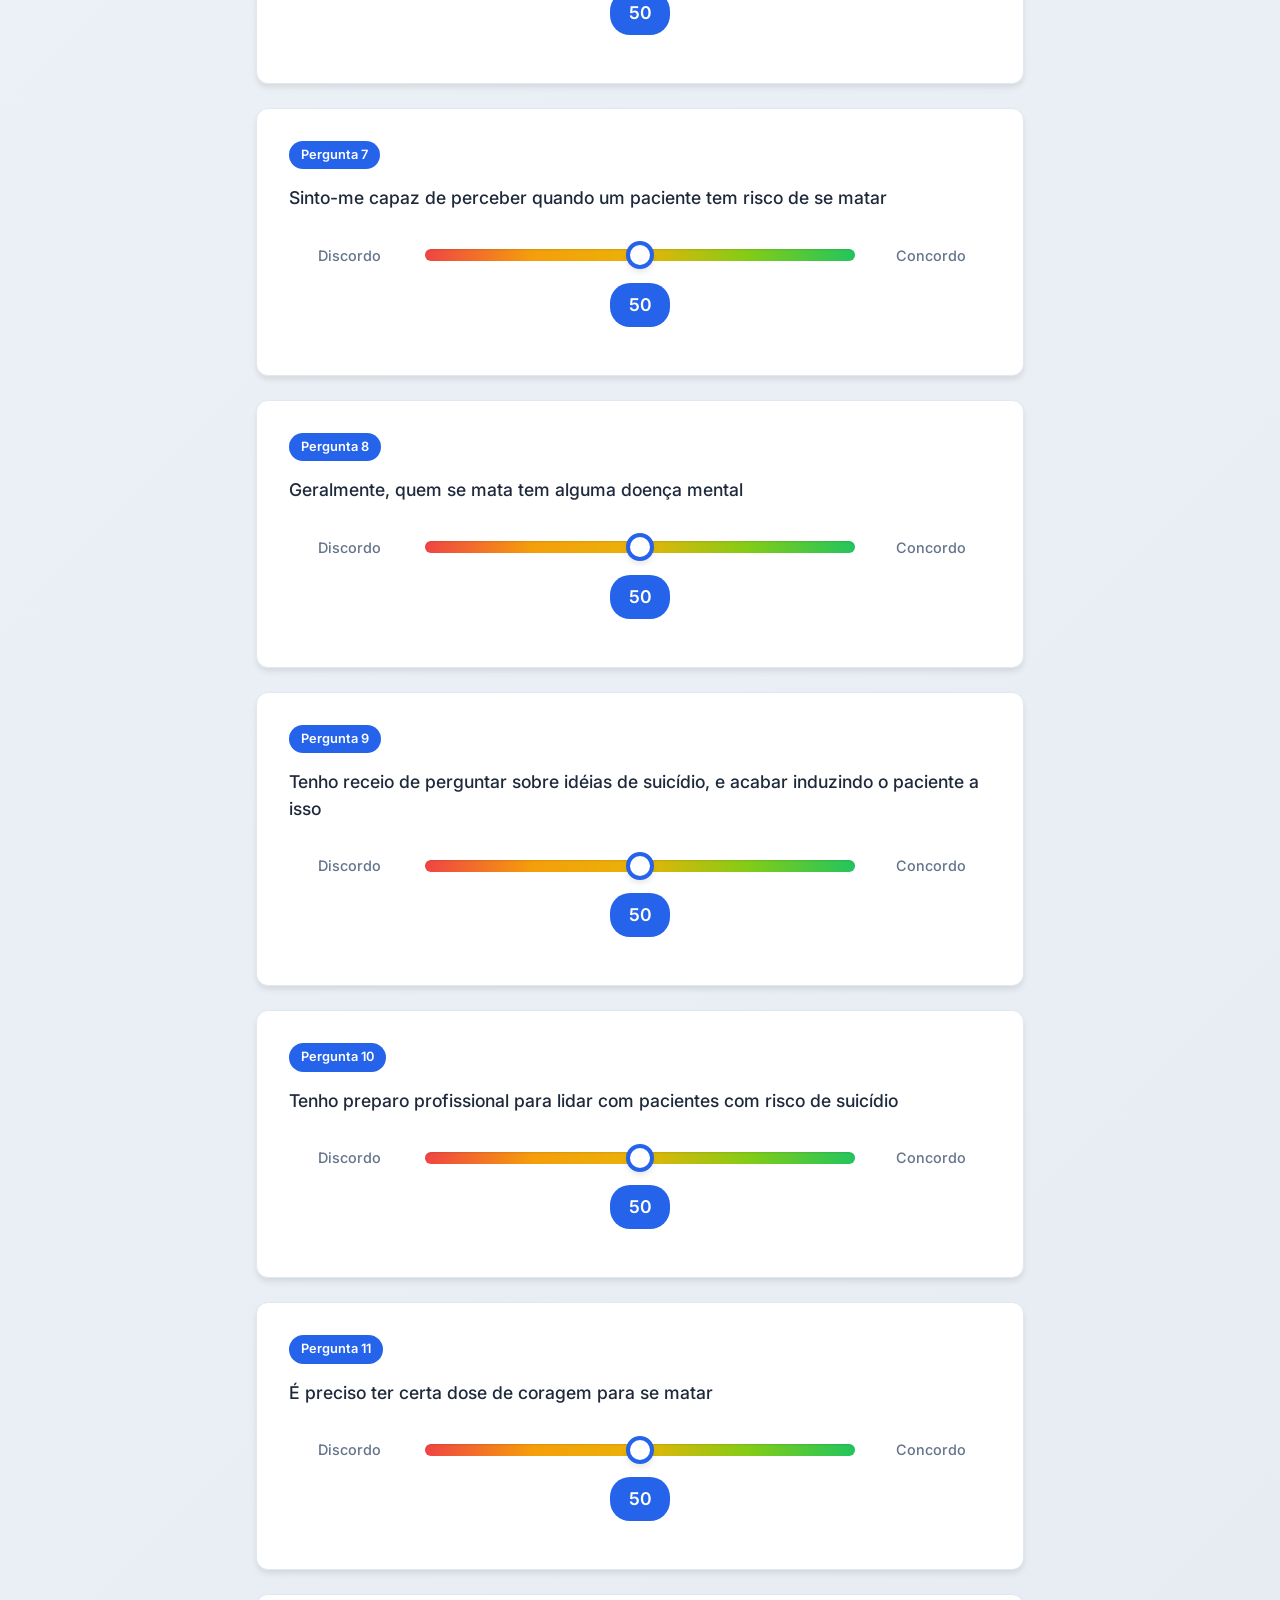
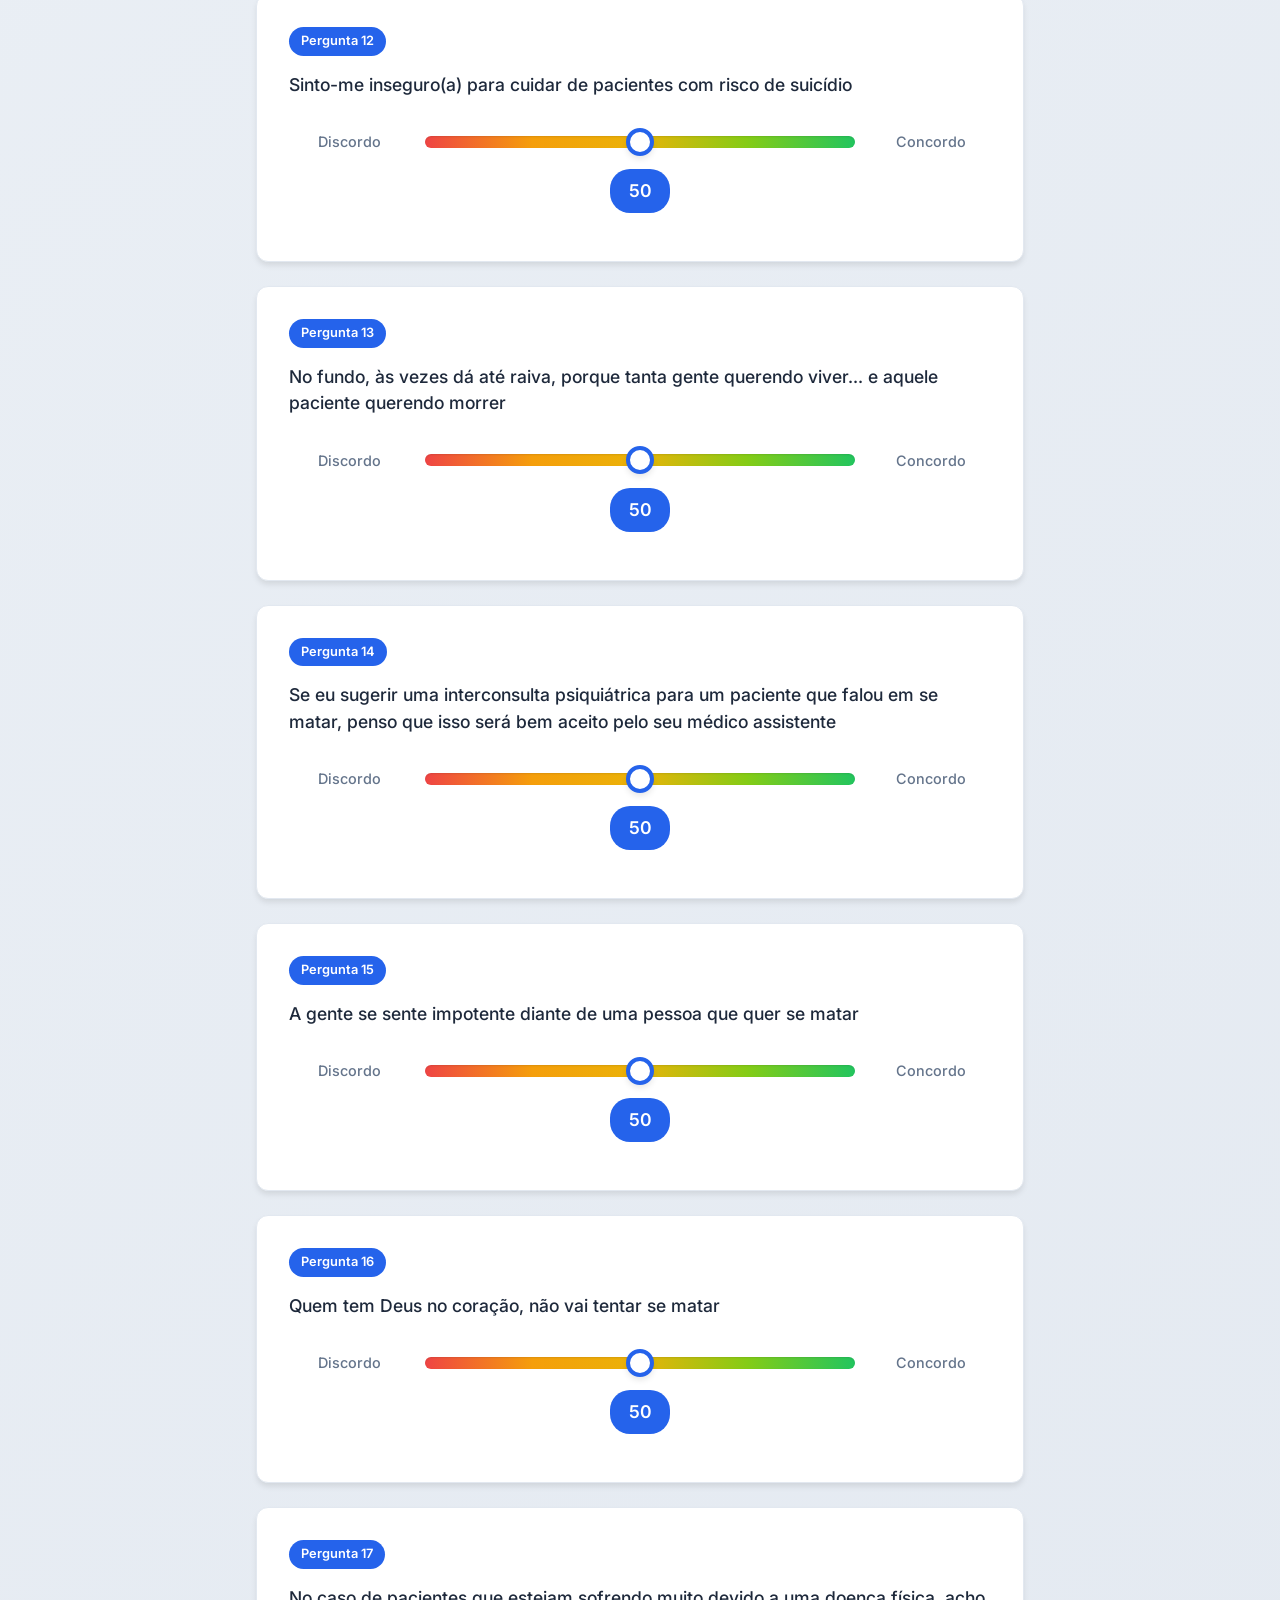
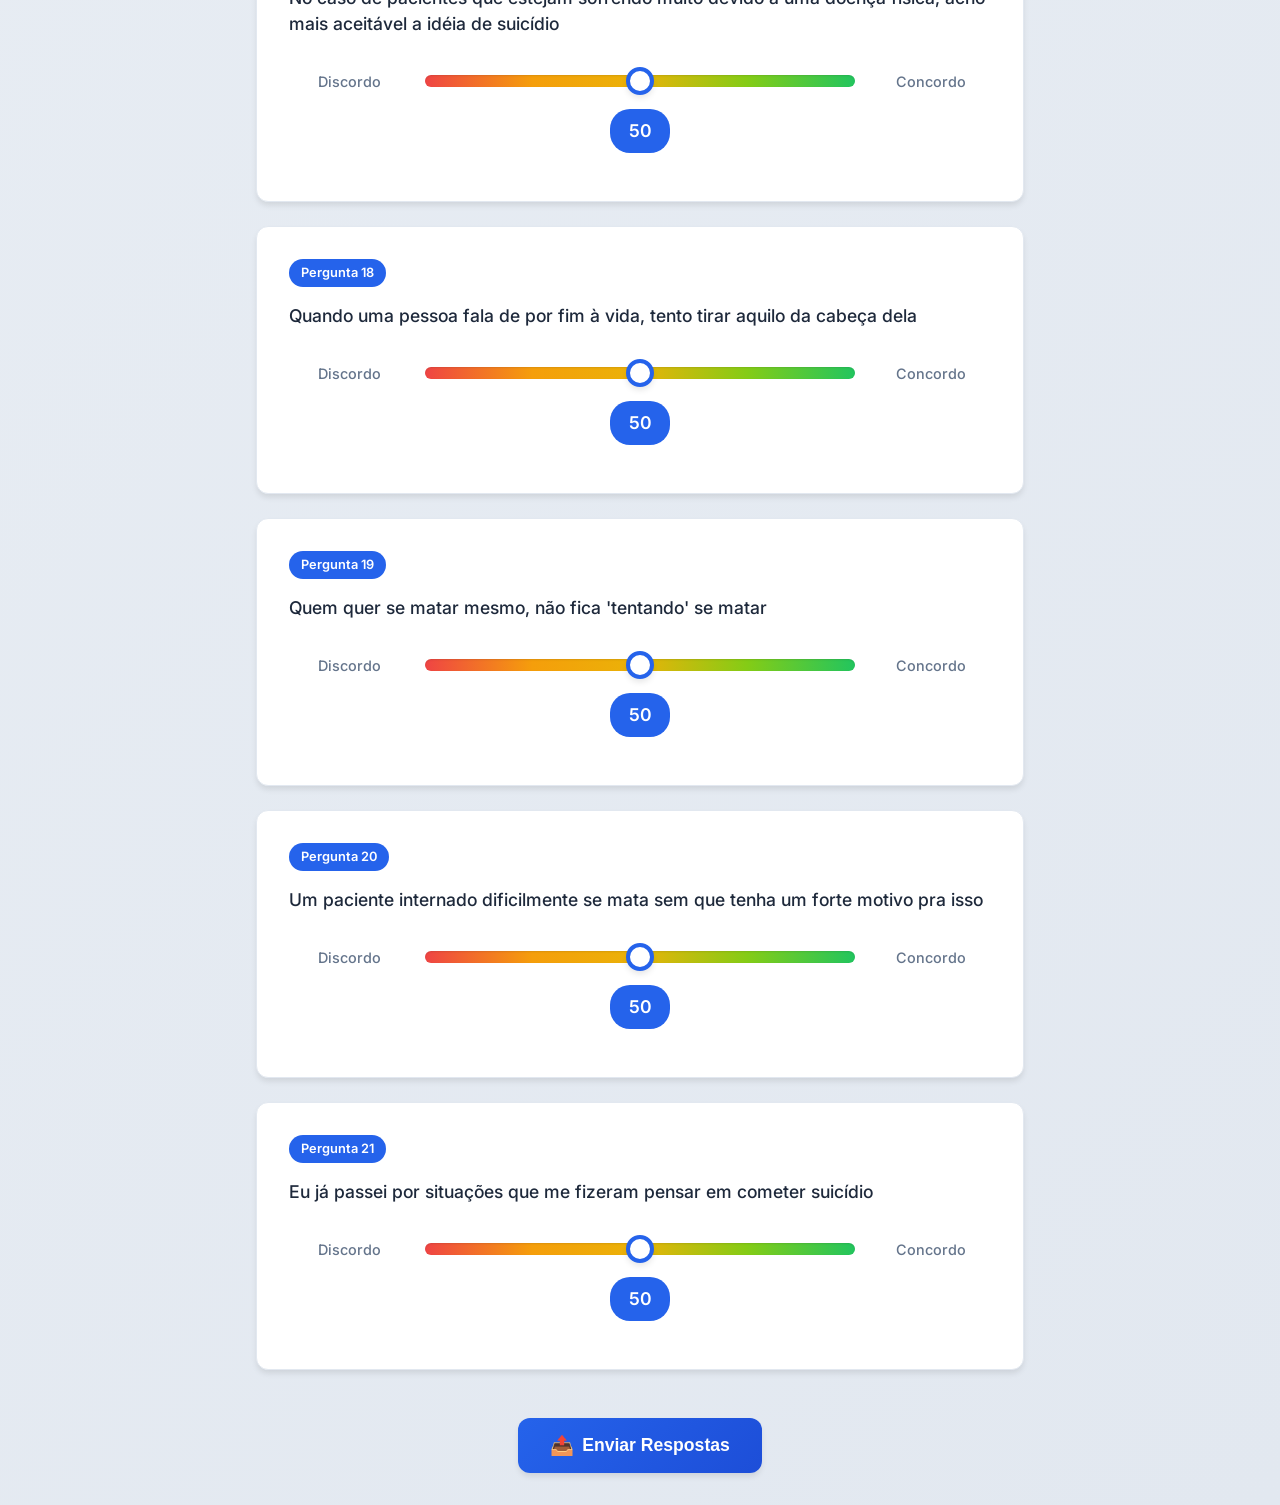
==== commit 5ad6cbbb: "Update index.html" ====
--- a/index.html
+++ b/index.html
@@ -30,9 +30,9 @@
         </header>
 
         <div class="instructions-section">
-            <h2> Como responder</h2><br>
-                Evite pensar demais. Estamos interessados em sua resposta <strong>espontânea</strong>, a primeira ideia que lhe ocorrer, sem se preocupar se é "certo" ou "errado".
-                <br><br>
+            <h2> Como responder</h2>
+            <p>Ao responder as questões, arraste o indicador para expressar a posição que mais se aproximar de sua opinião. Veja nos exemplos abaixo.</p>
+            <br> <!-- <--- Adicionada uma quebra de linha aqui -->
             <div class="instruction-examples">
                 <div class="example-item">
                     <p class="example-statement">"Eu gosto de ouvir música clássica."</p>
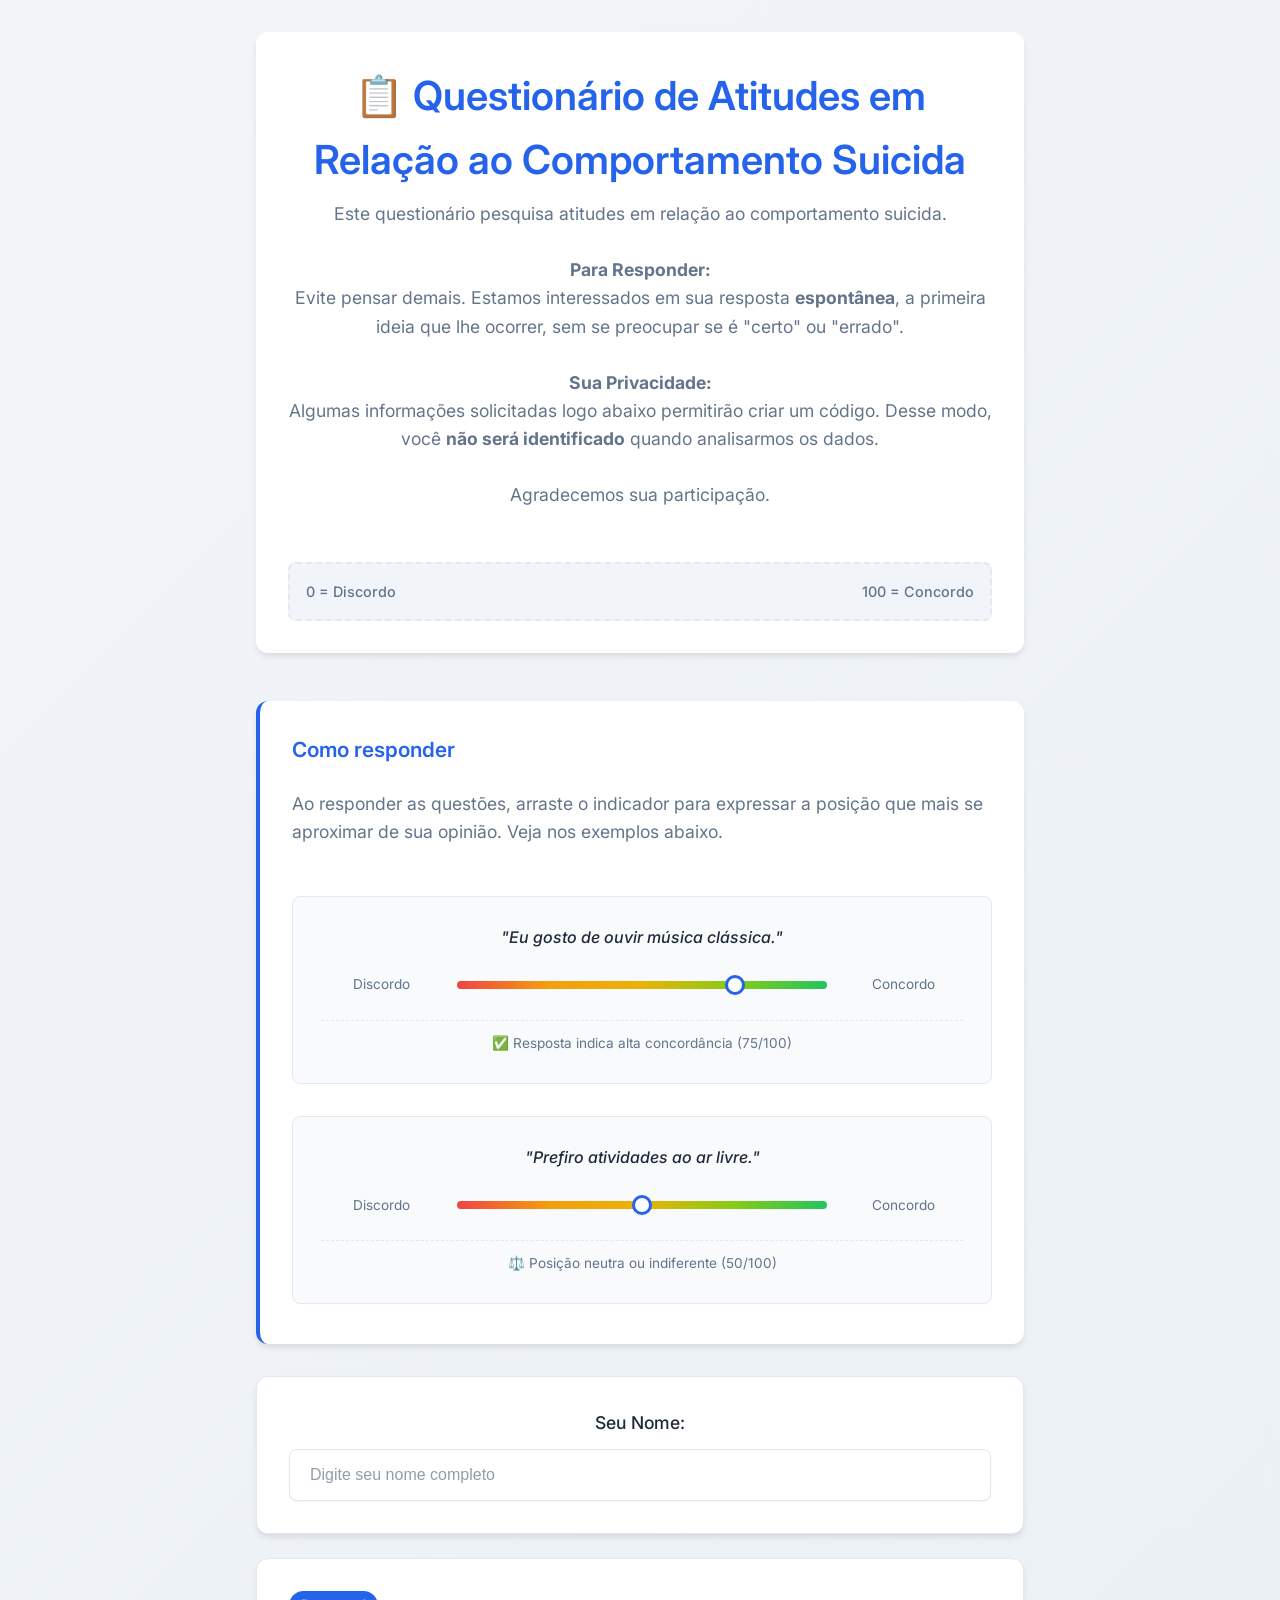
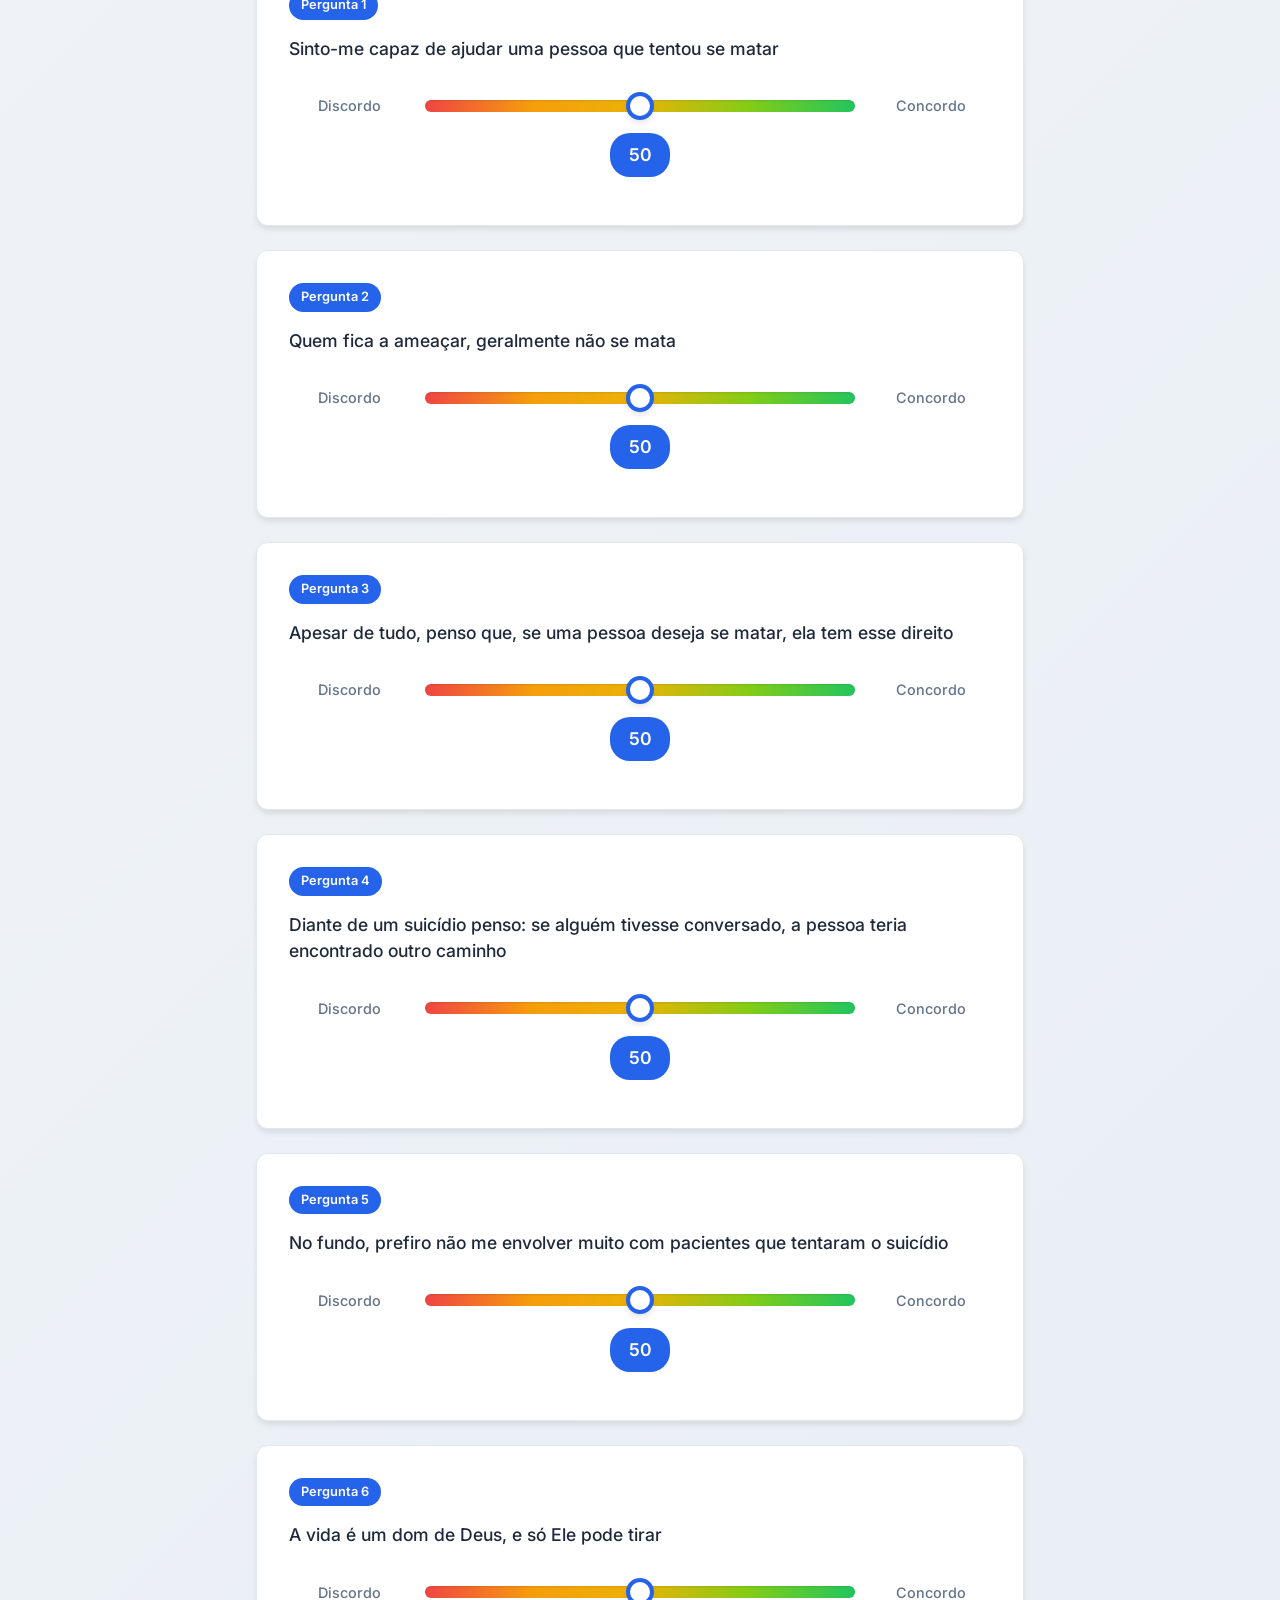
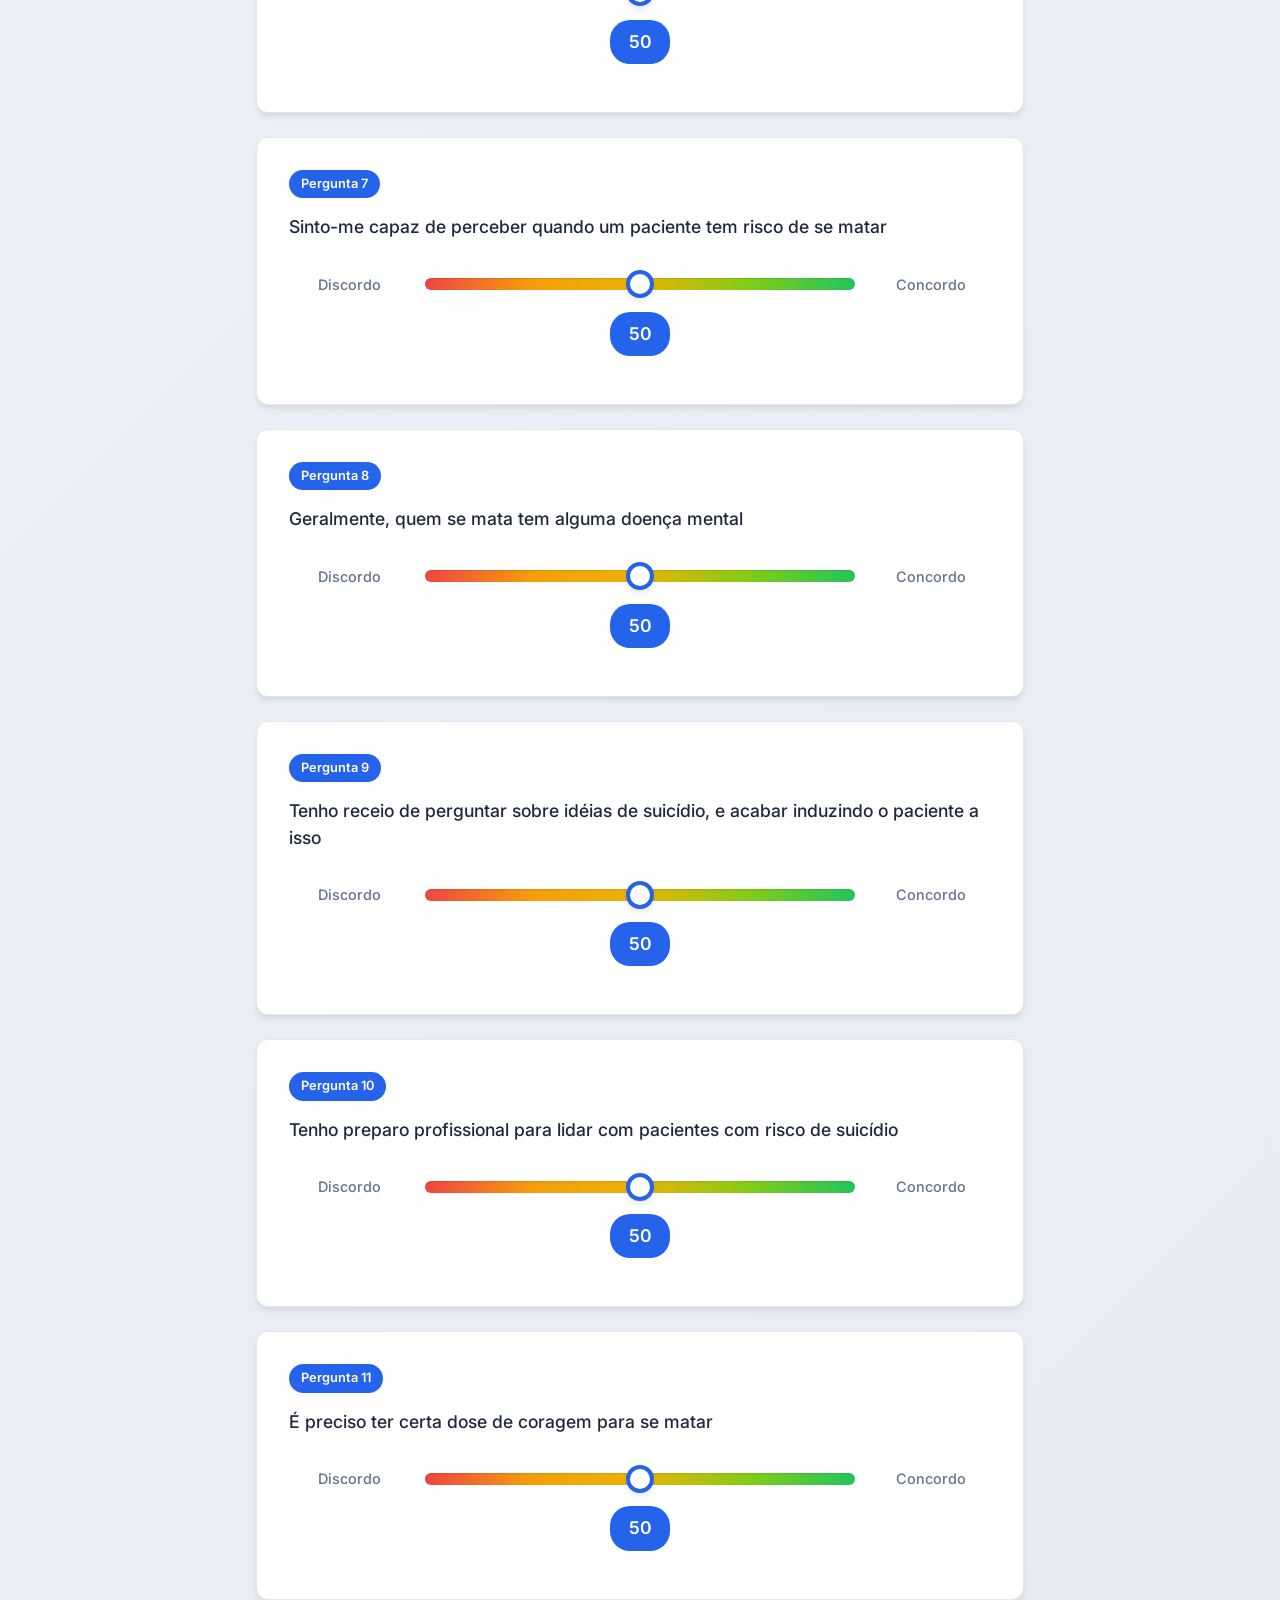
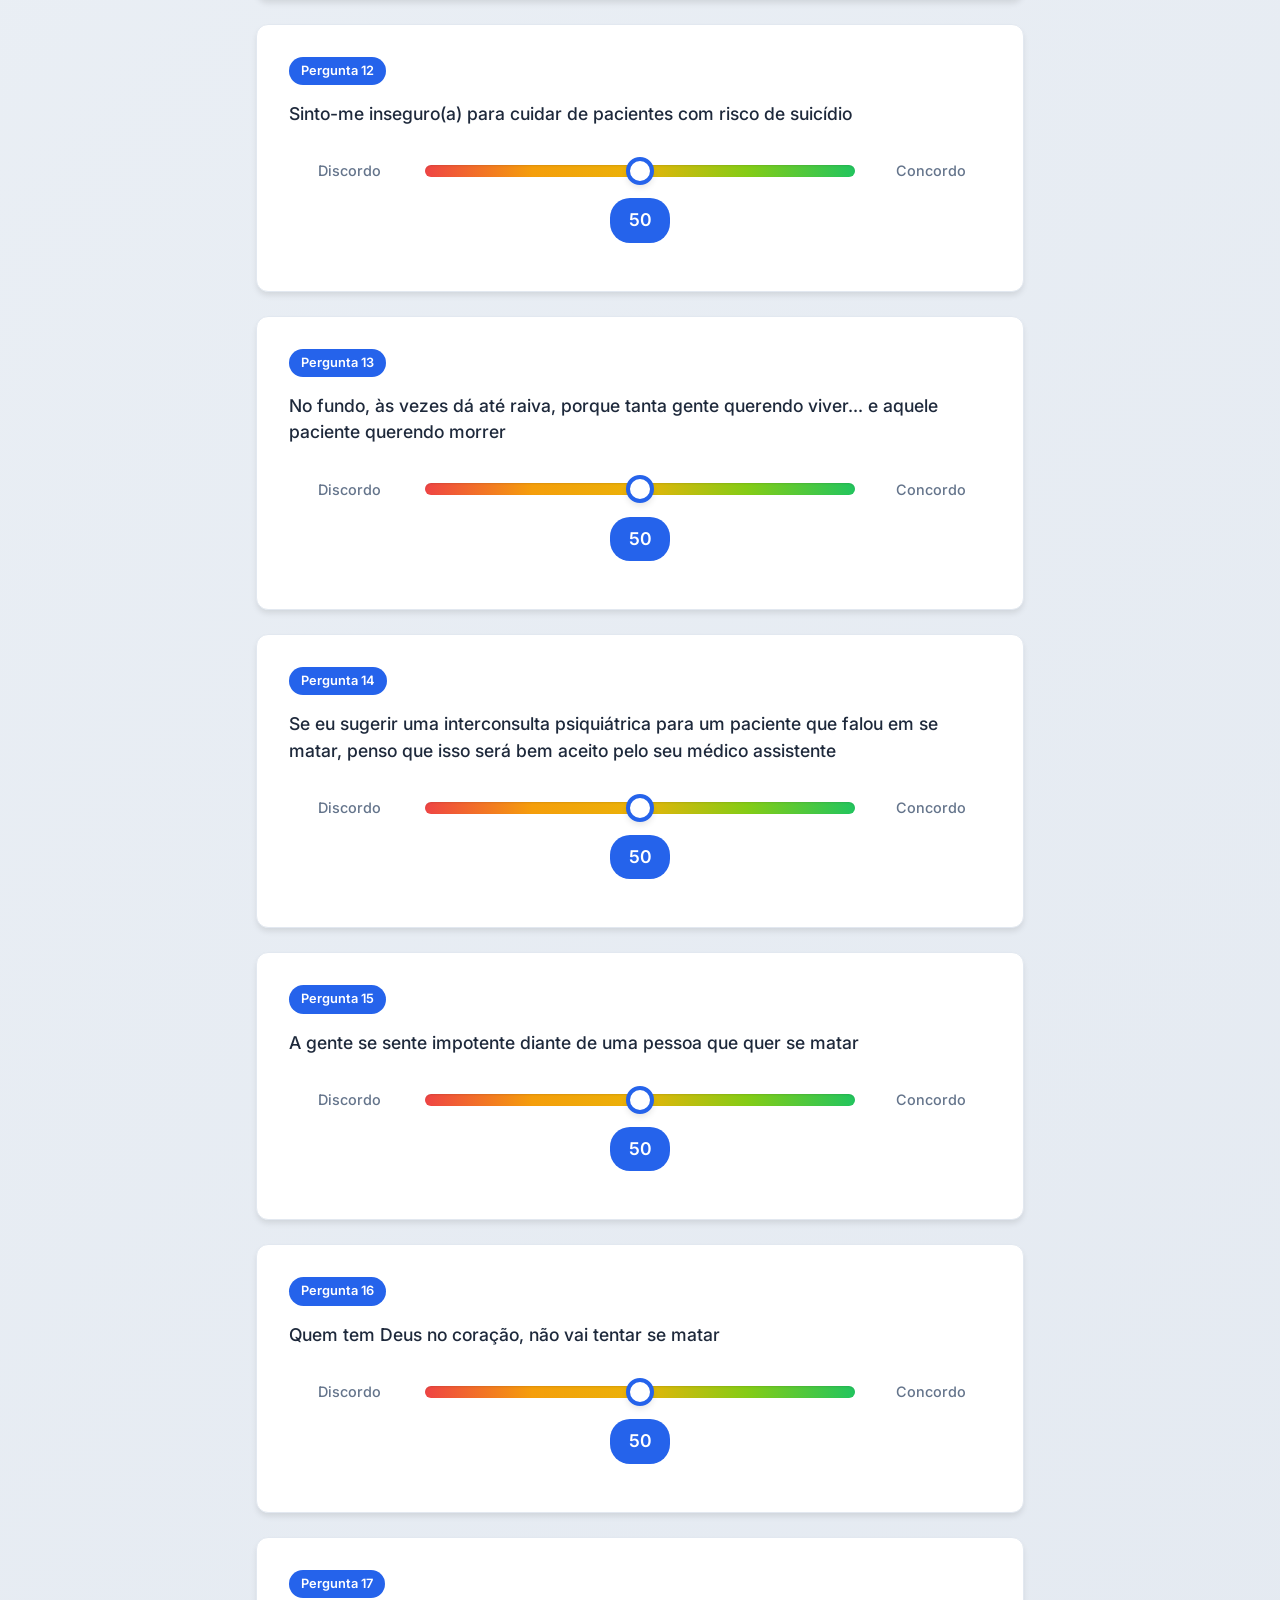
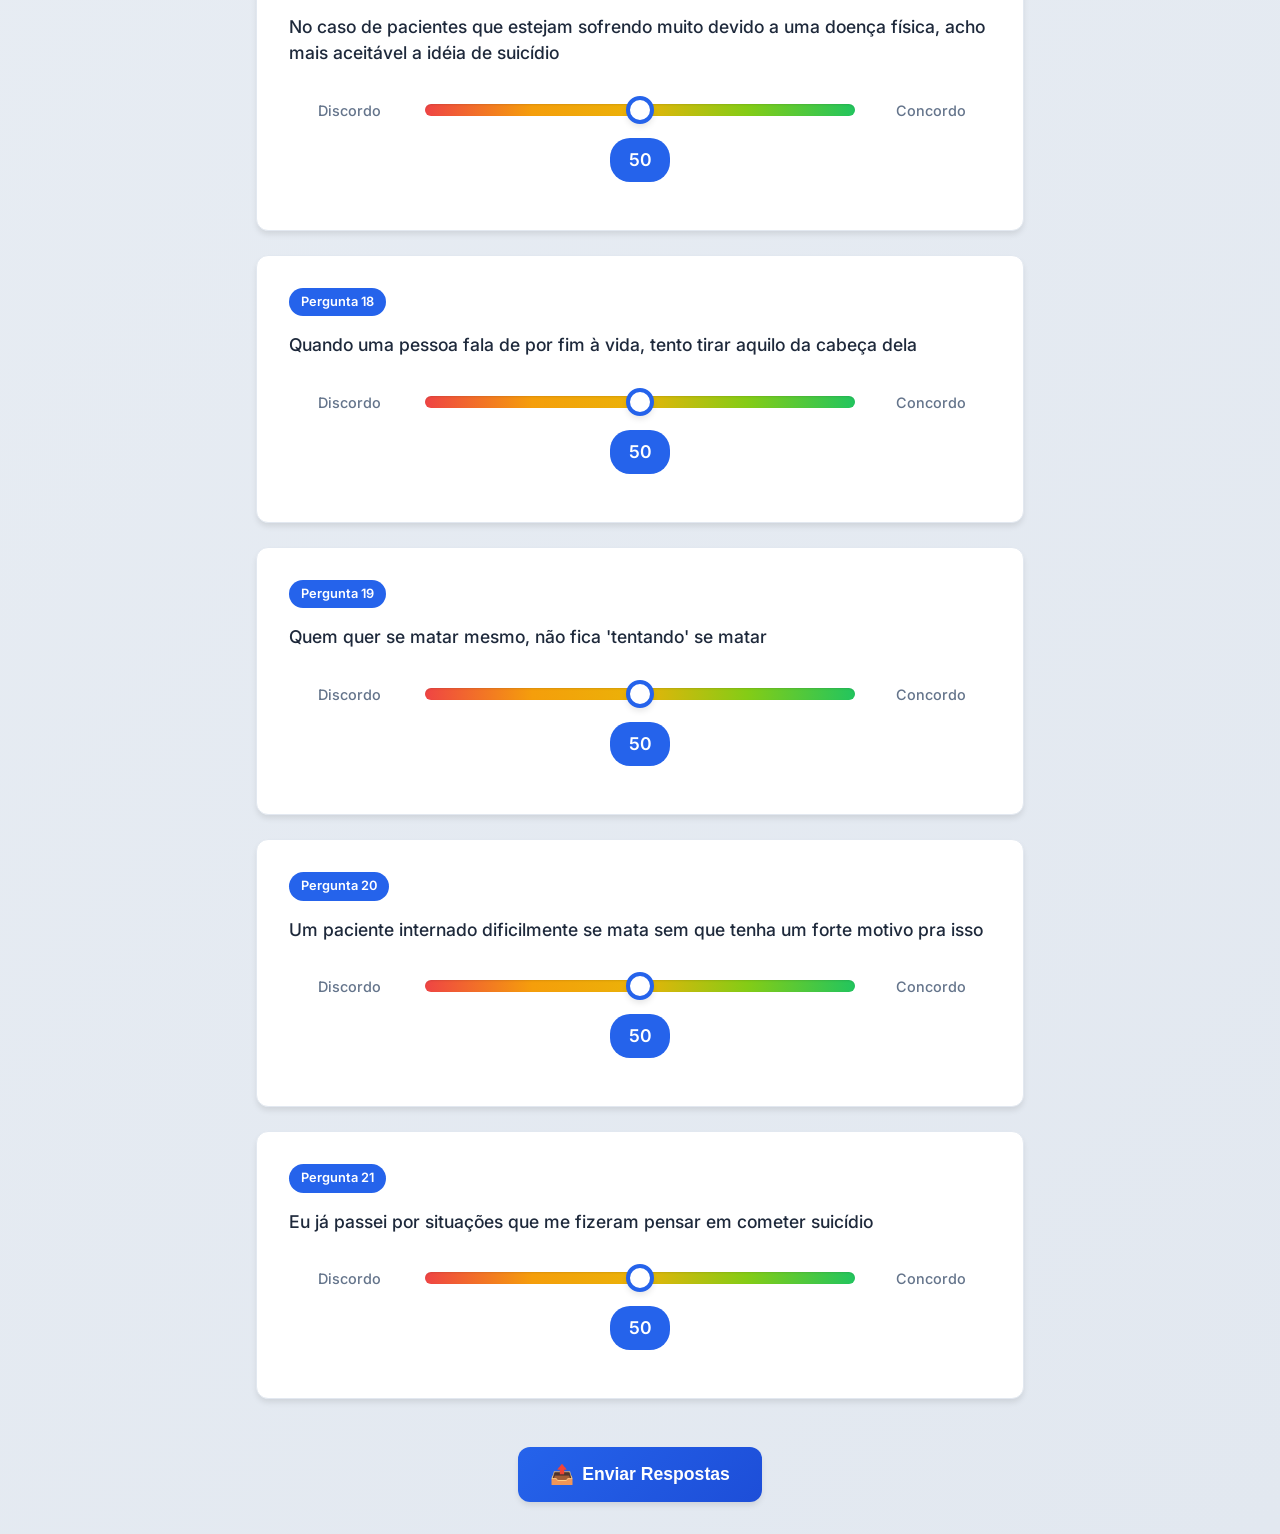
==== commit d3167061: "Update index.html" ====
--- a/index.html
+++ b/index.html
@@ -31,7 +31,7 @@
 
         <div class="instructions-section">
             <h2> Como responder</h2>
-            <p>Ao responder as questões, arraste o indicador para expressar a posição que mais se aproximar de sua opinião. Veja nos exemplos abaixo.</p>
+            <p class="subtitle"> Ao responder as questões, arraste o indicador para expressar a posição que mais se aproximar de sua opinião. Veja nos exemplos abaixo.</p>
             <br> <!-- <--- Adicionada uma quebra de linha aqui -->
             <div class="instruction-examples">
                 <div class="example-item">
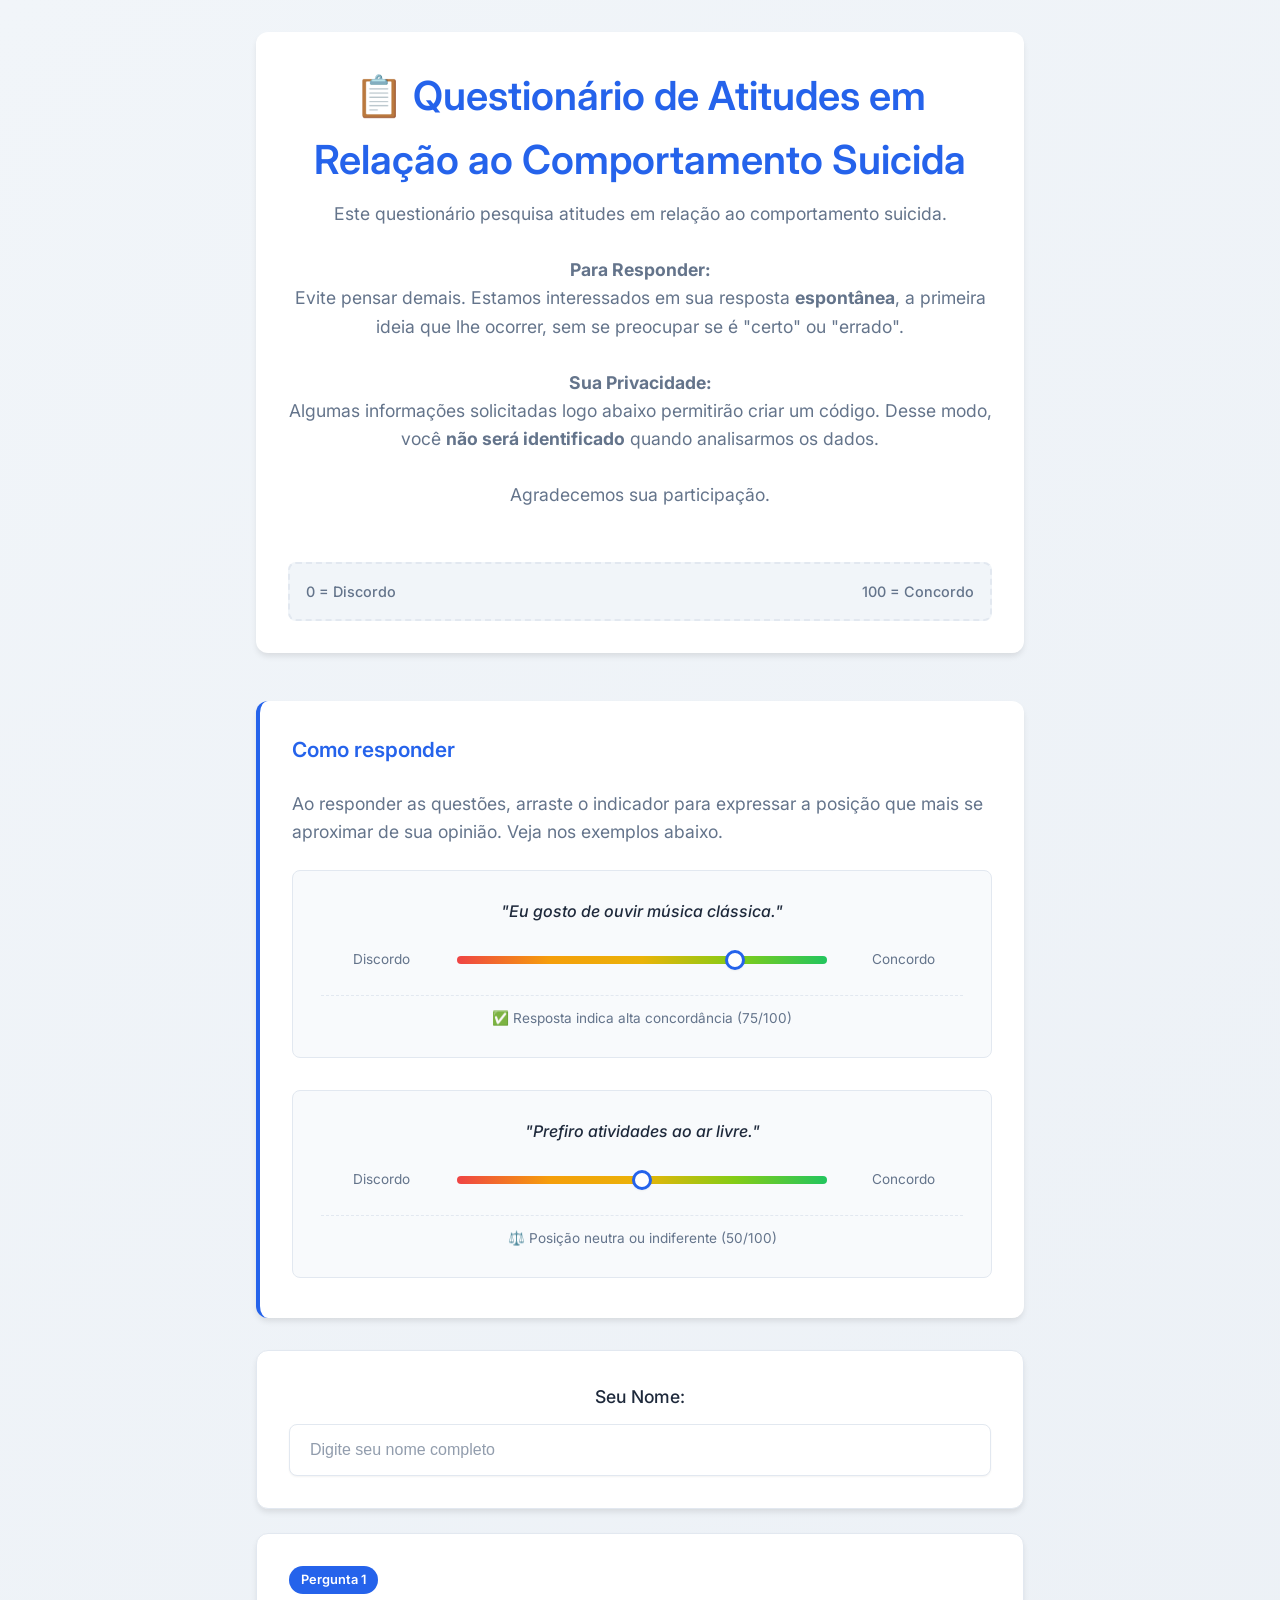
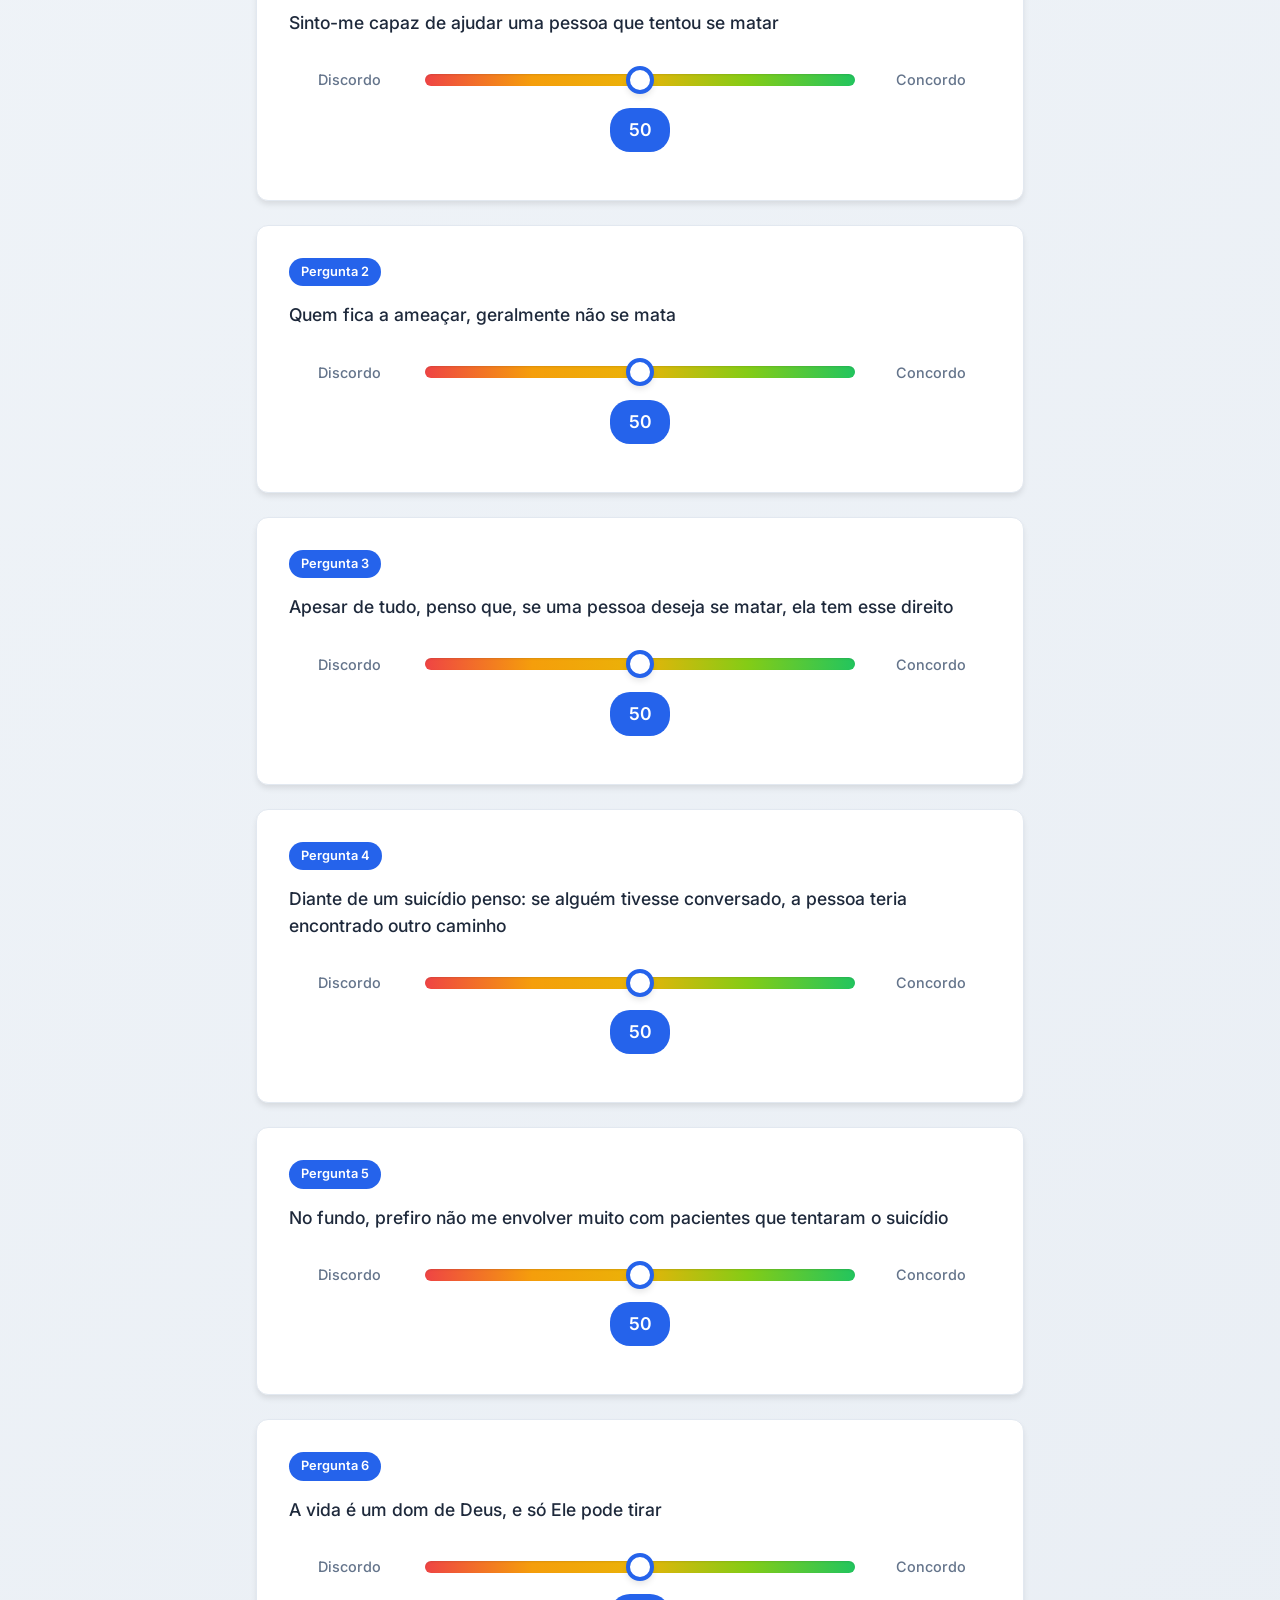
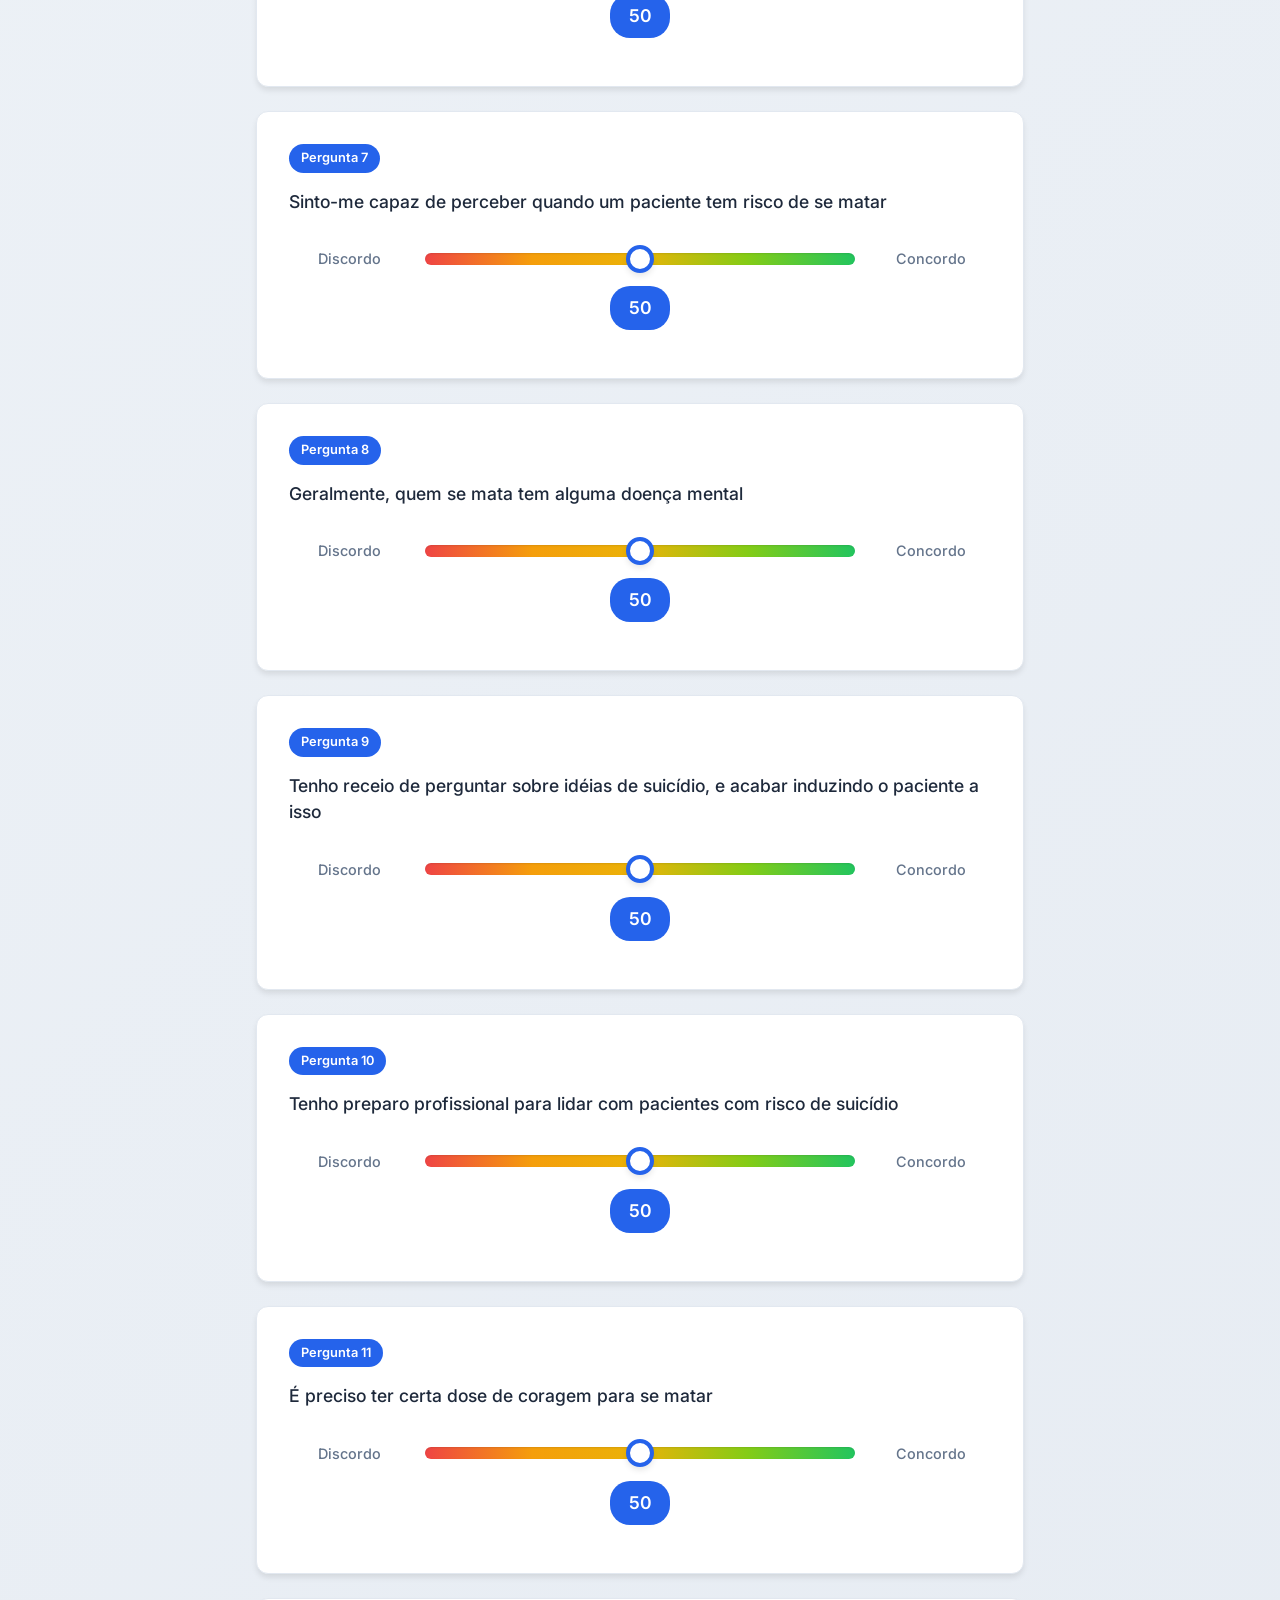
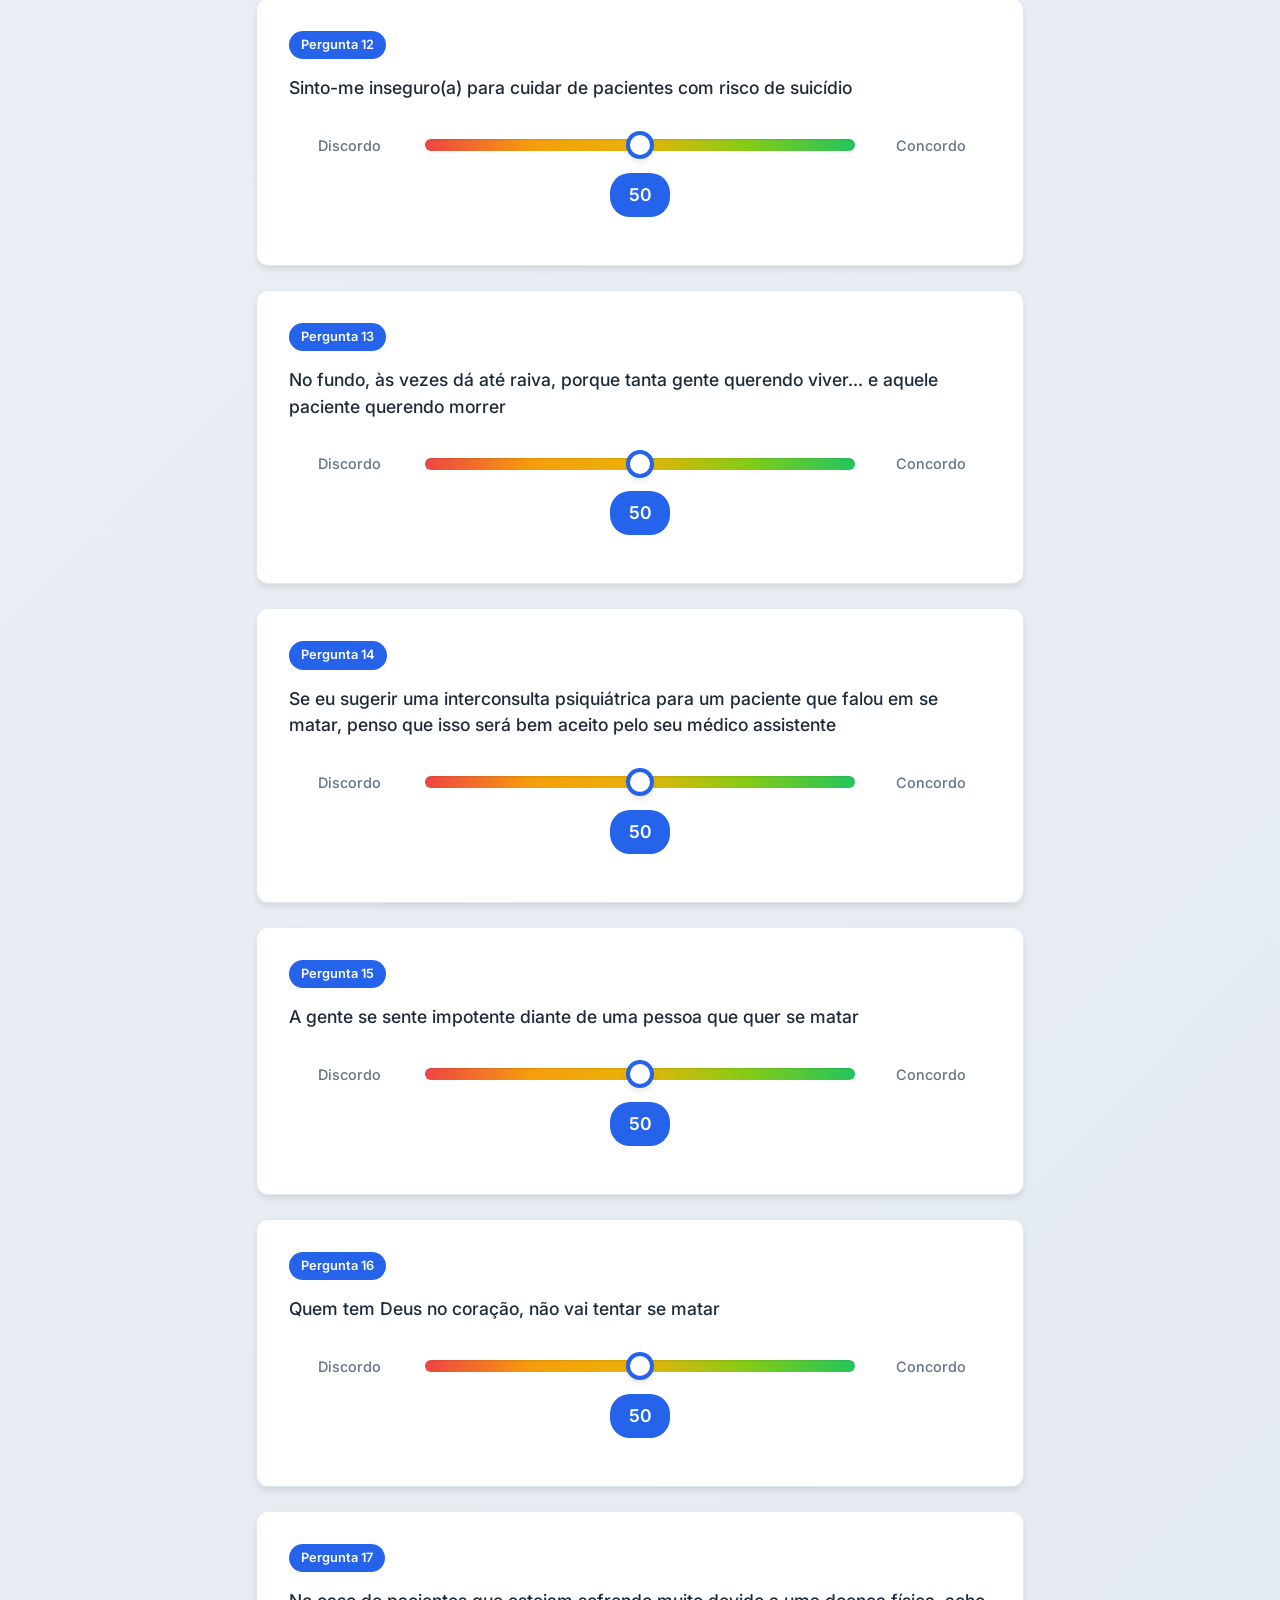
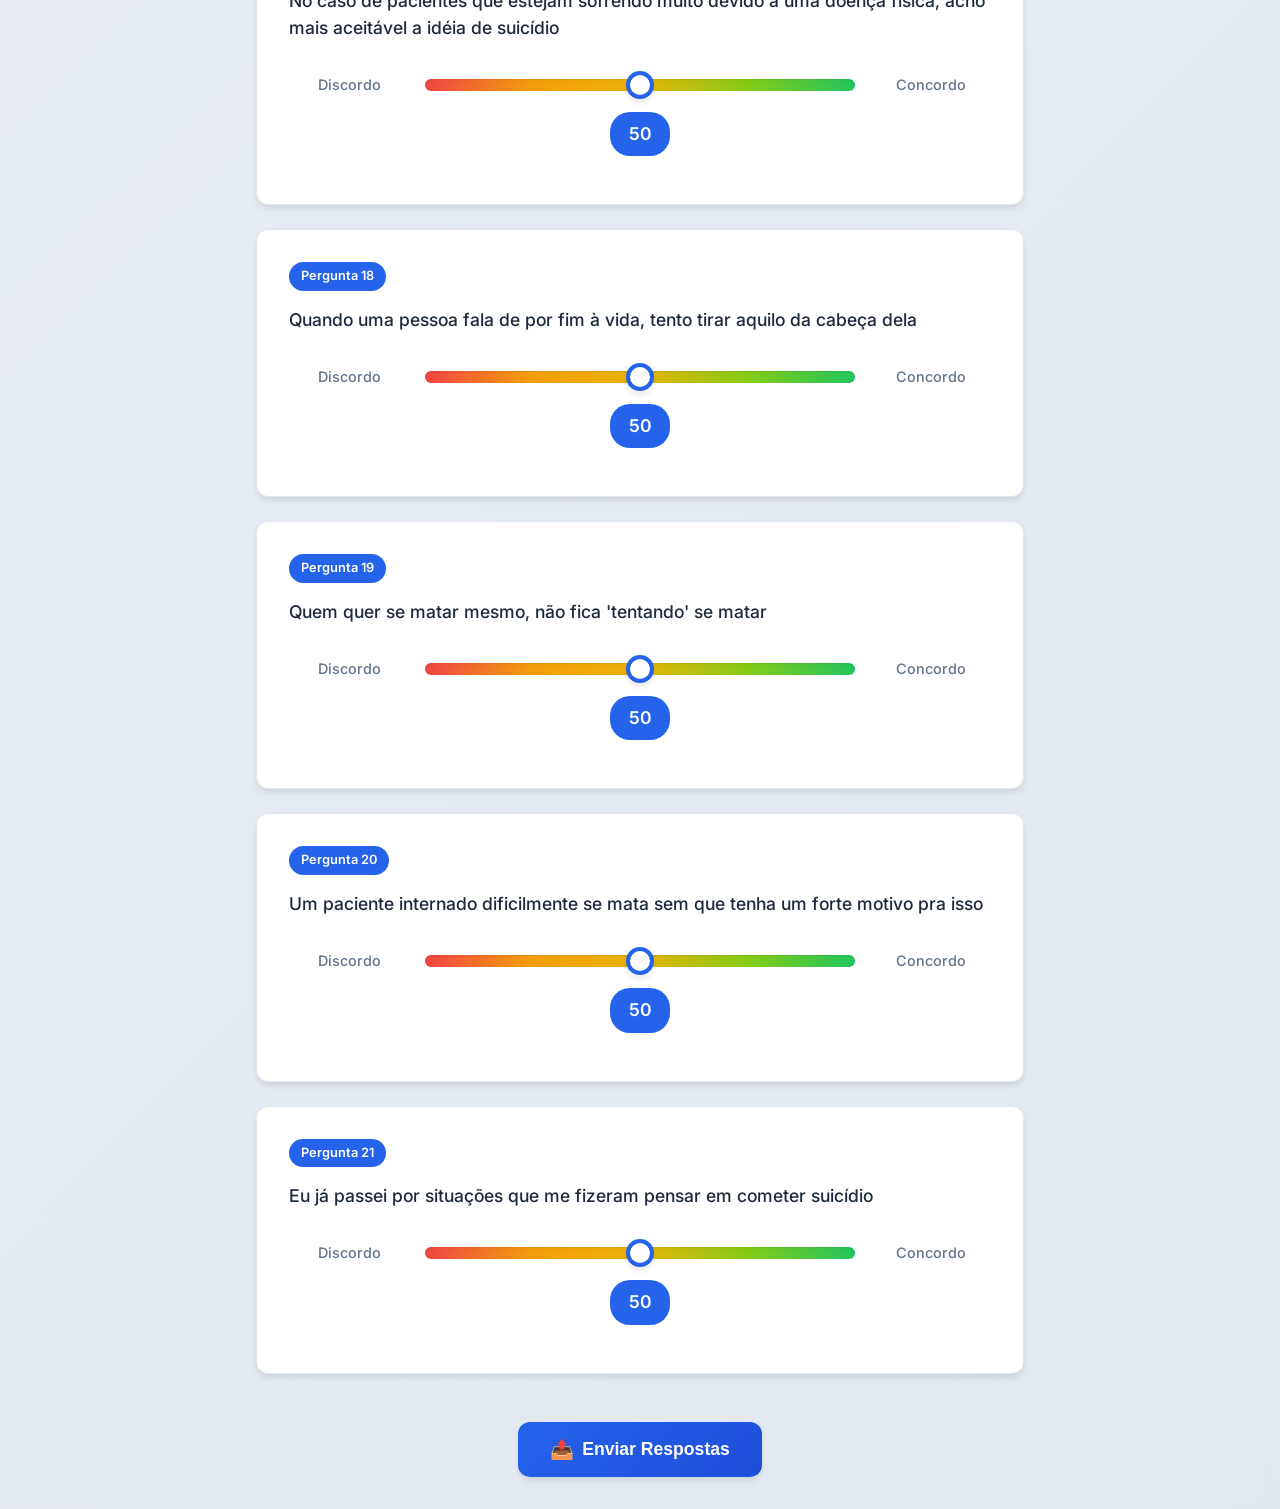
==== commit ea911c66: "Update index.html" ====
--- a/index.html
+++ b/index.html
@@ -32,7 +32,6 @@
         <div class="instructions-section">
             <h2> Como responder</h2>
             <p class="subtitle"> Ao responder as questões, arraste o indicador para expressar a posição que mais se aproximar de sua opinião. Veja nos exemplos abaixo.</p>
-            <br> <!-- <--- Adicionada uma quebra de linha aqui -->
             <div class="instruction-examples">
                 <div class="example-item">
                     <p class="example-statement">"Eu gosto de ouvir música clássica."</p>
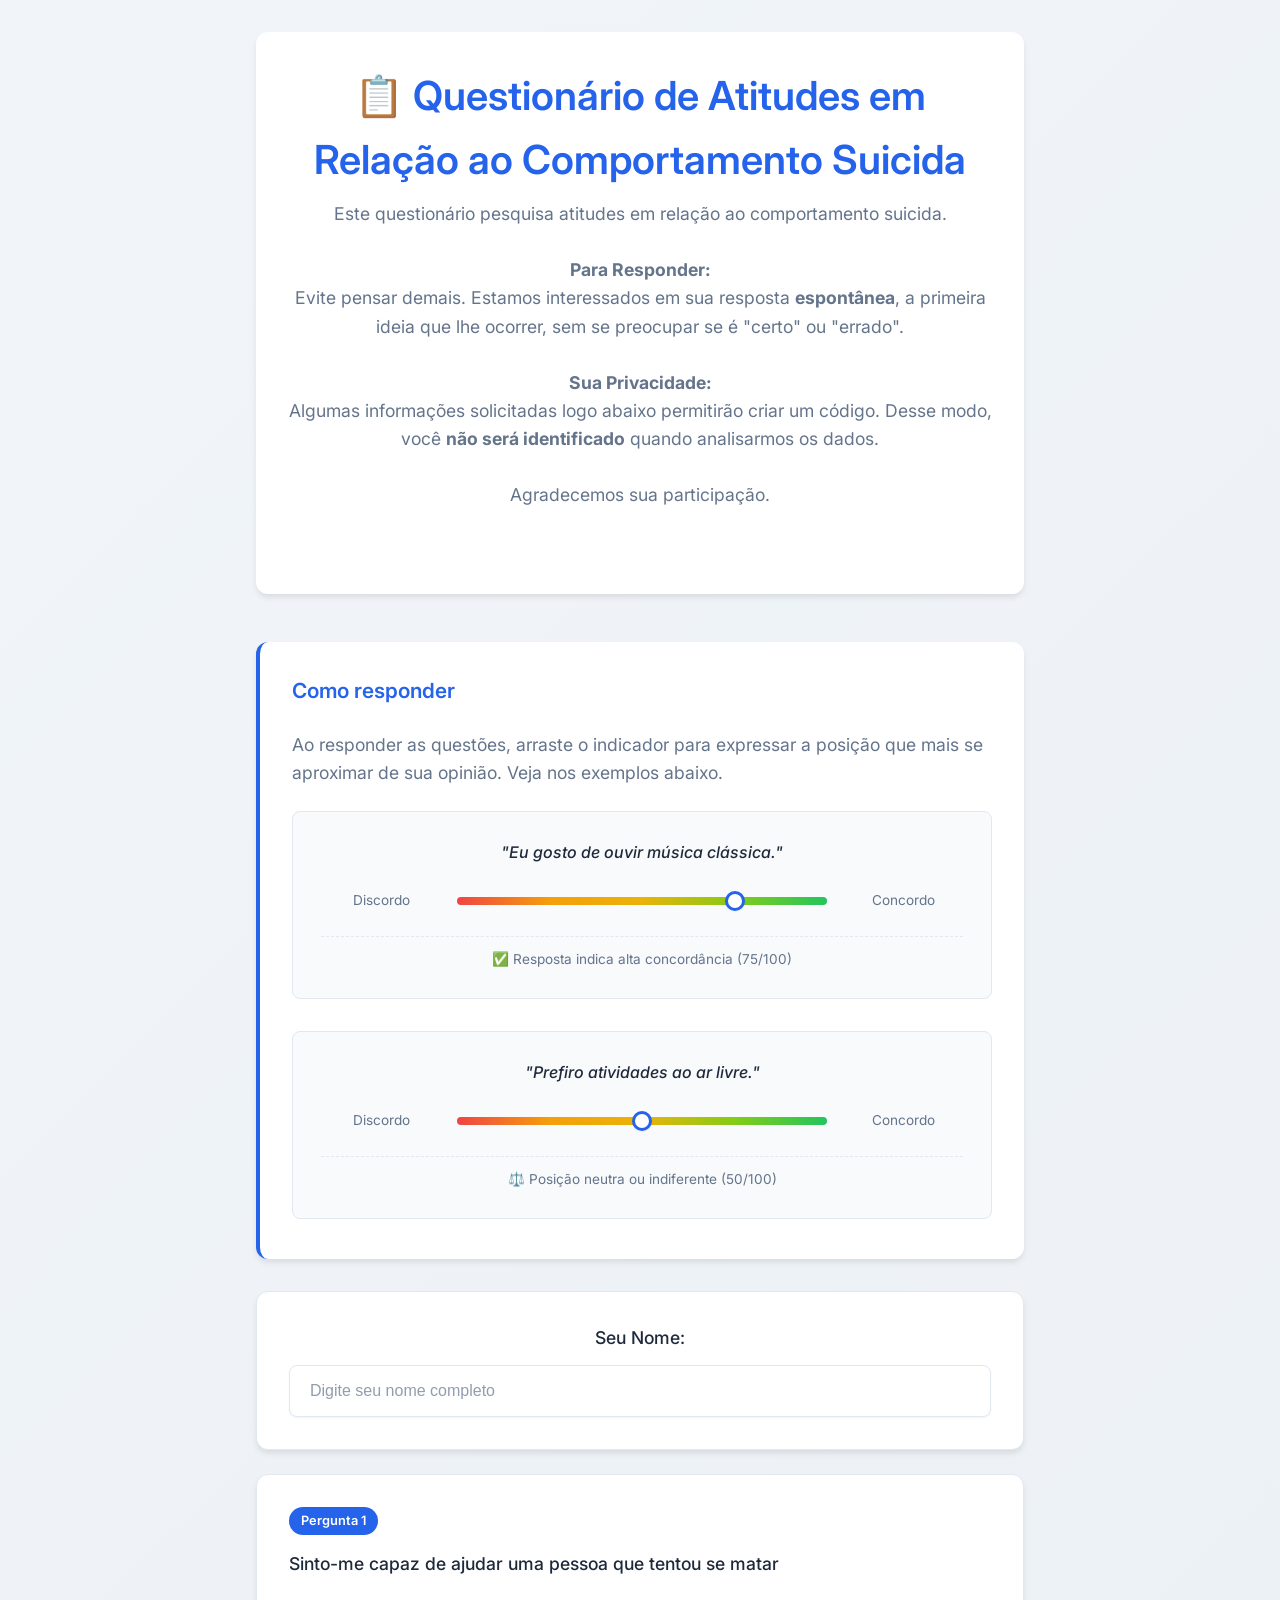
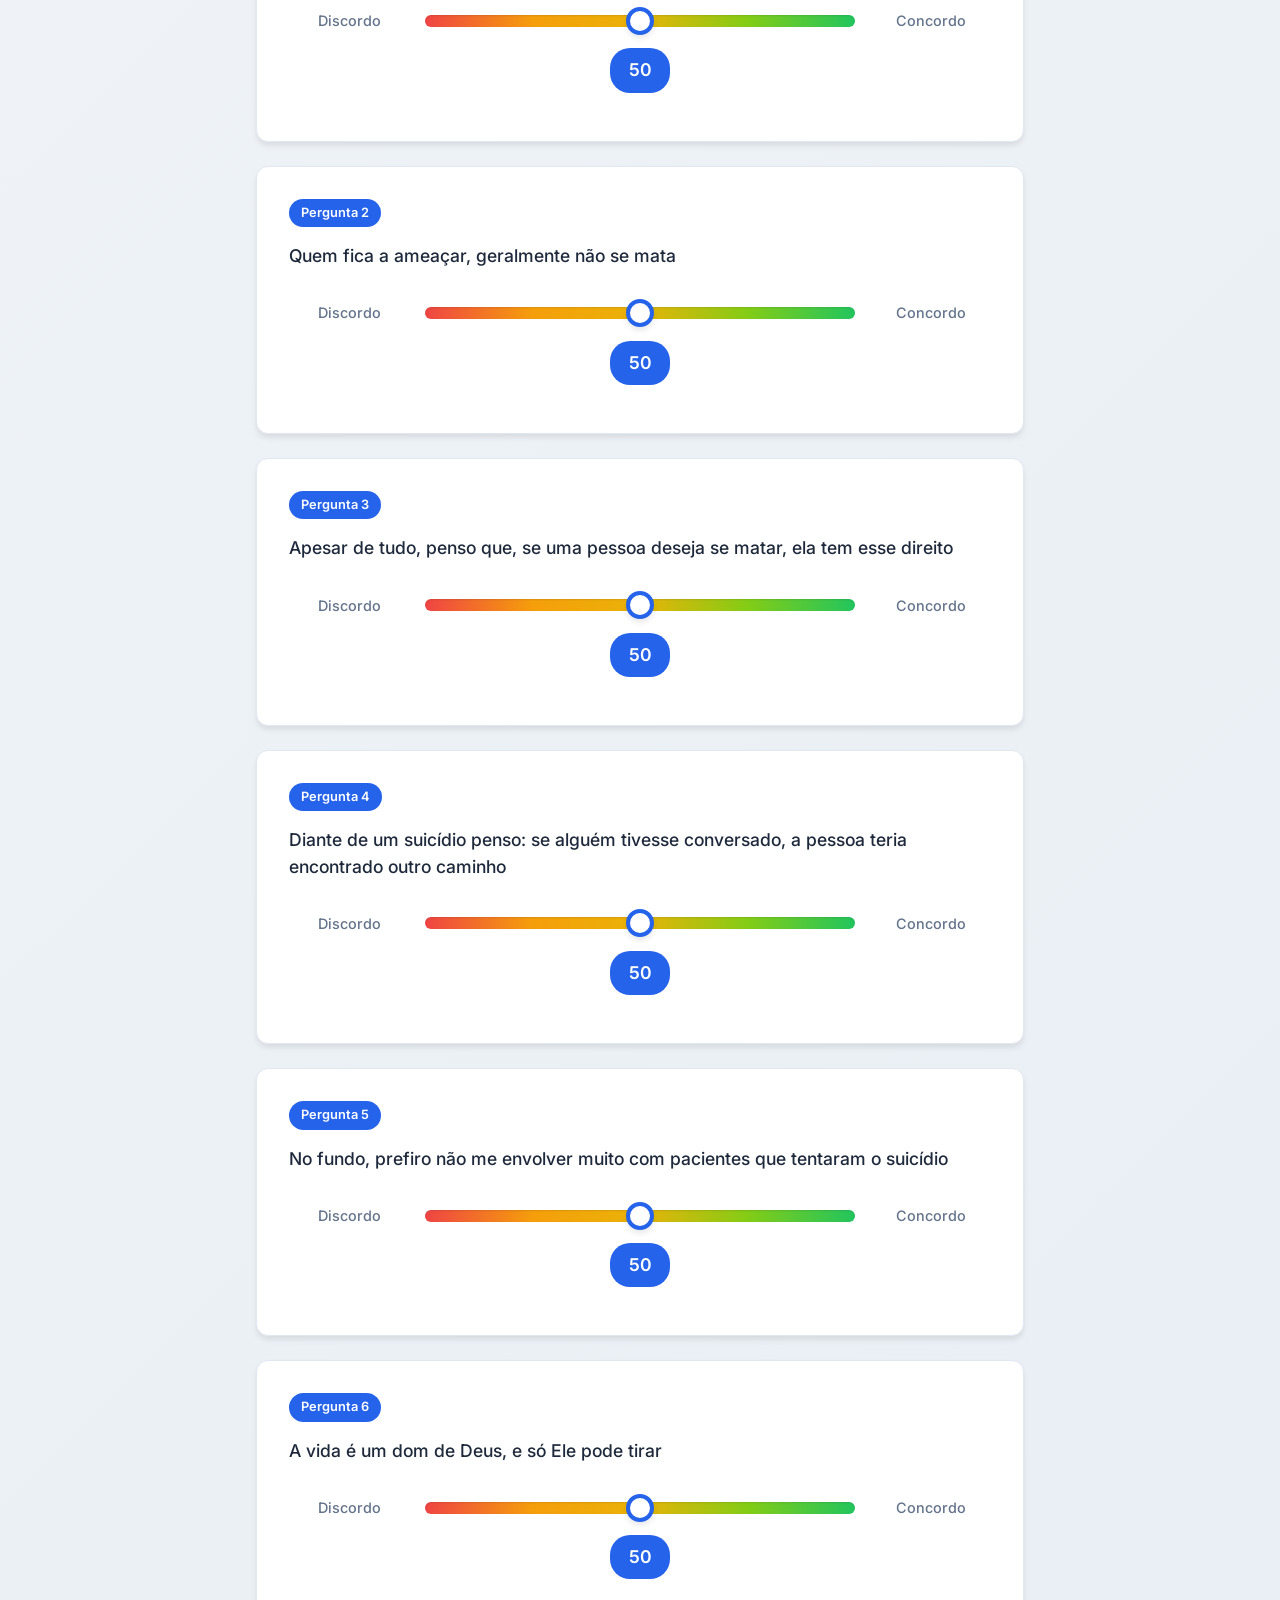
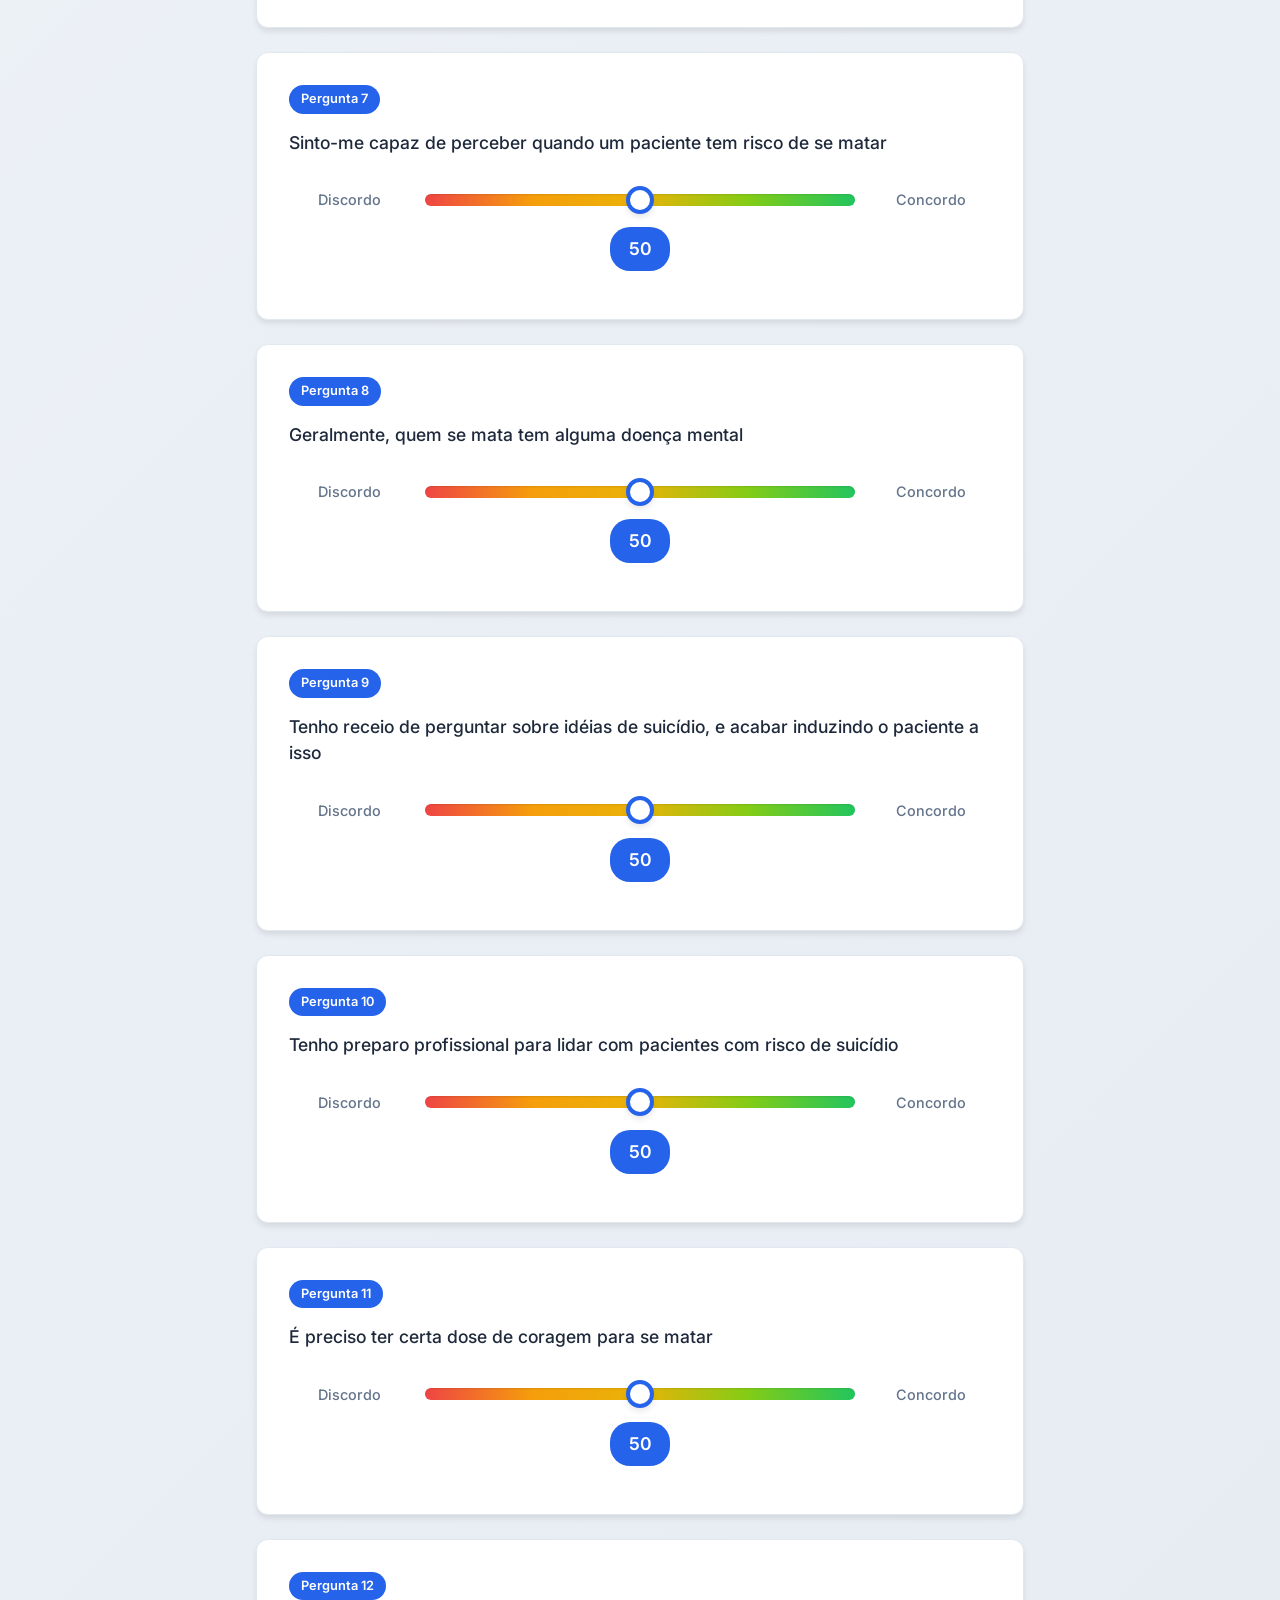
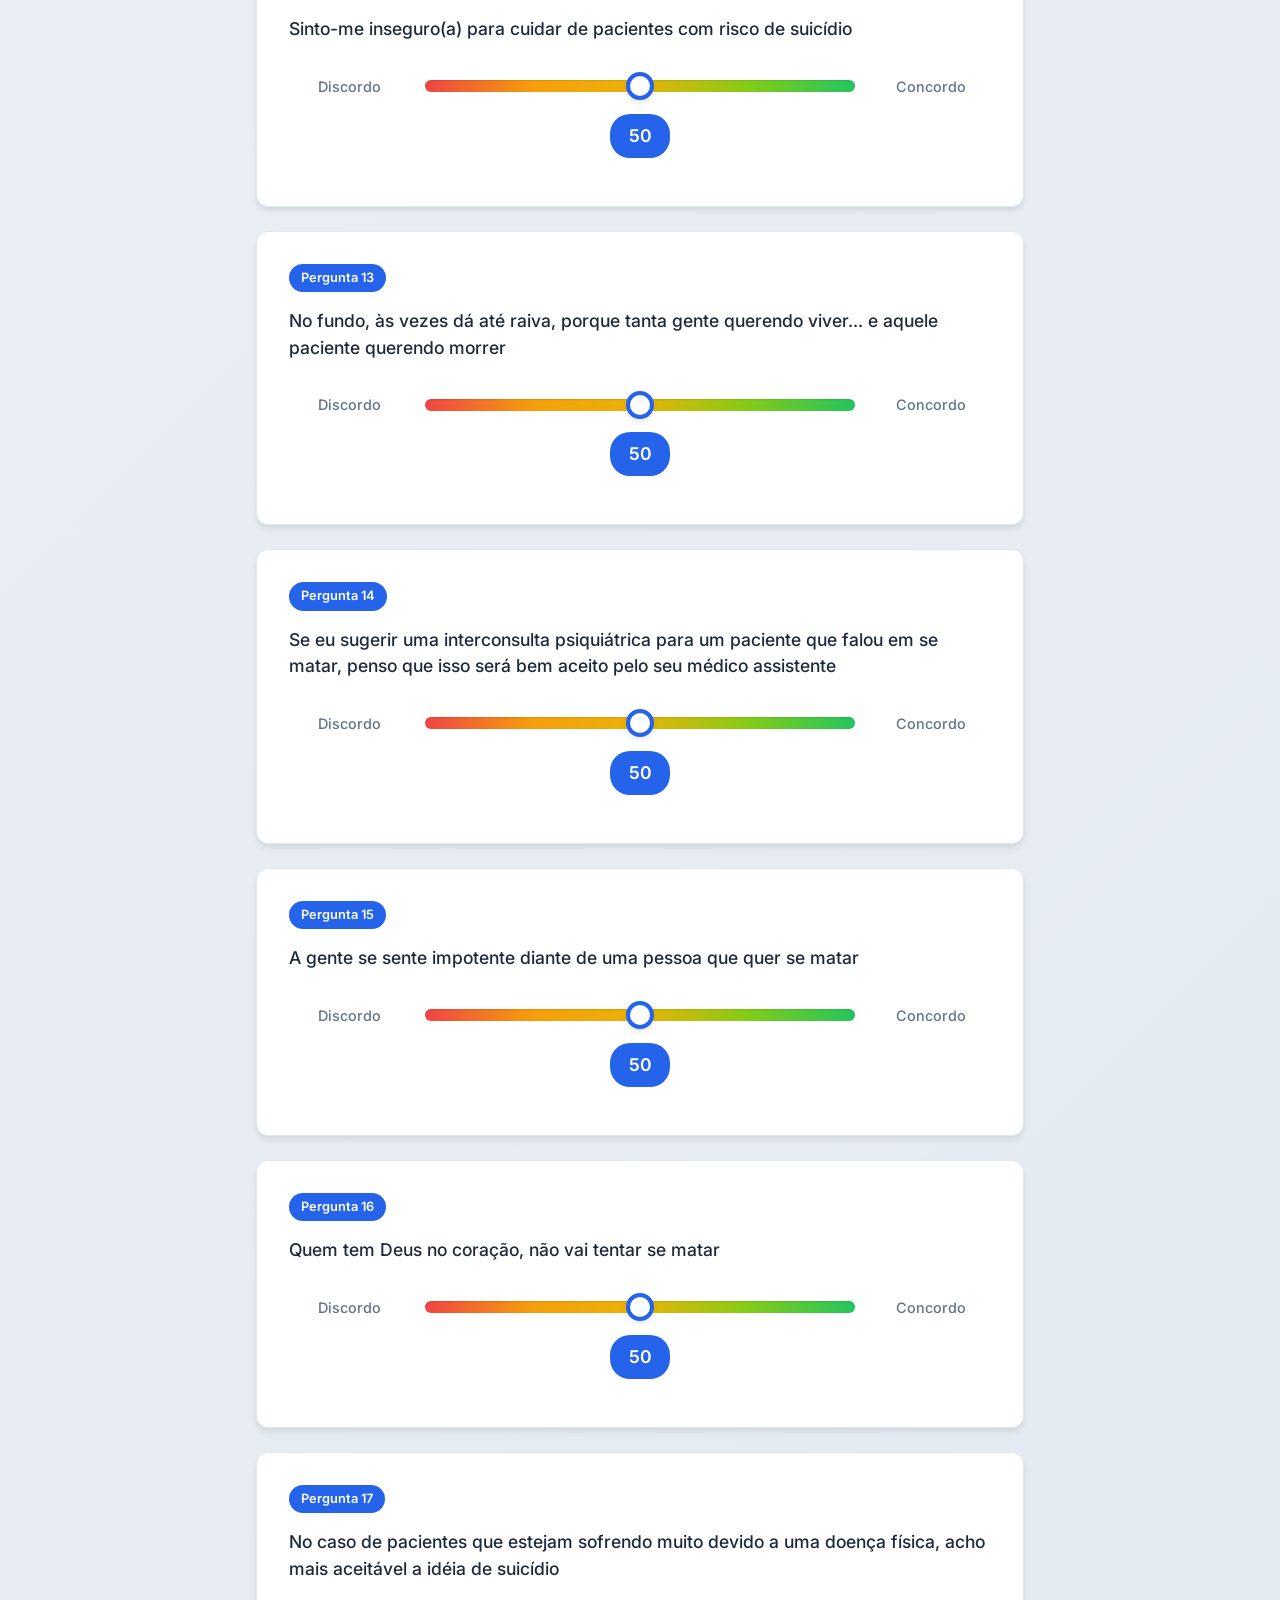
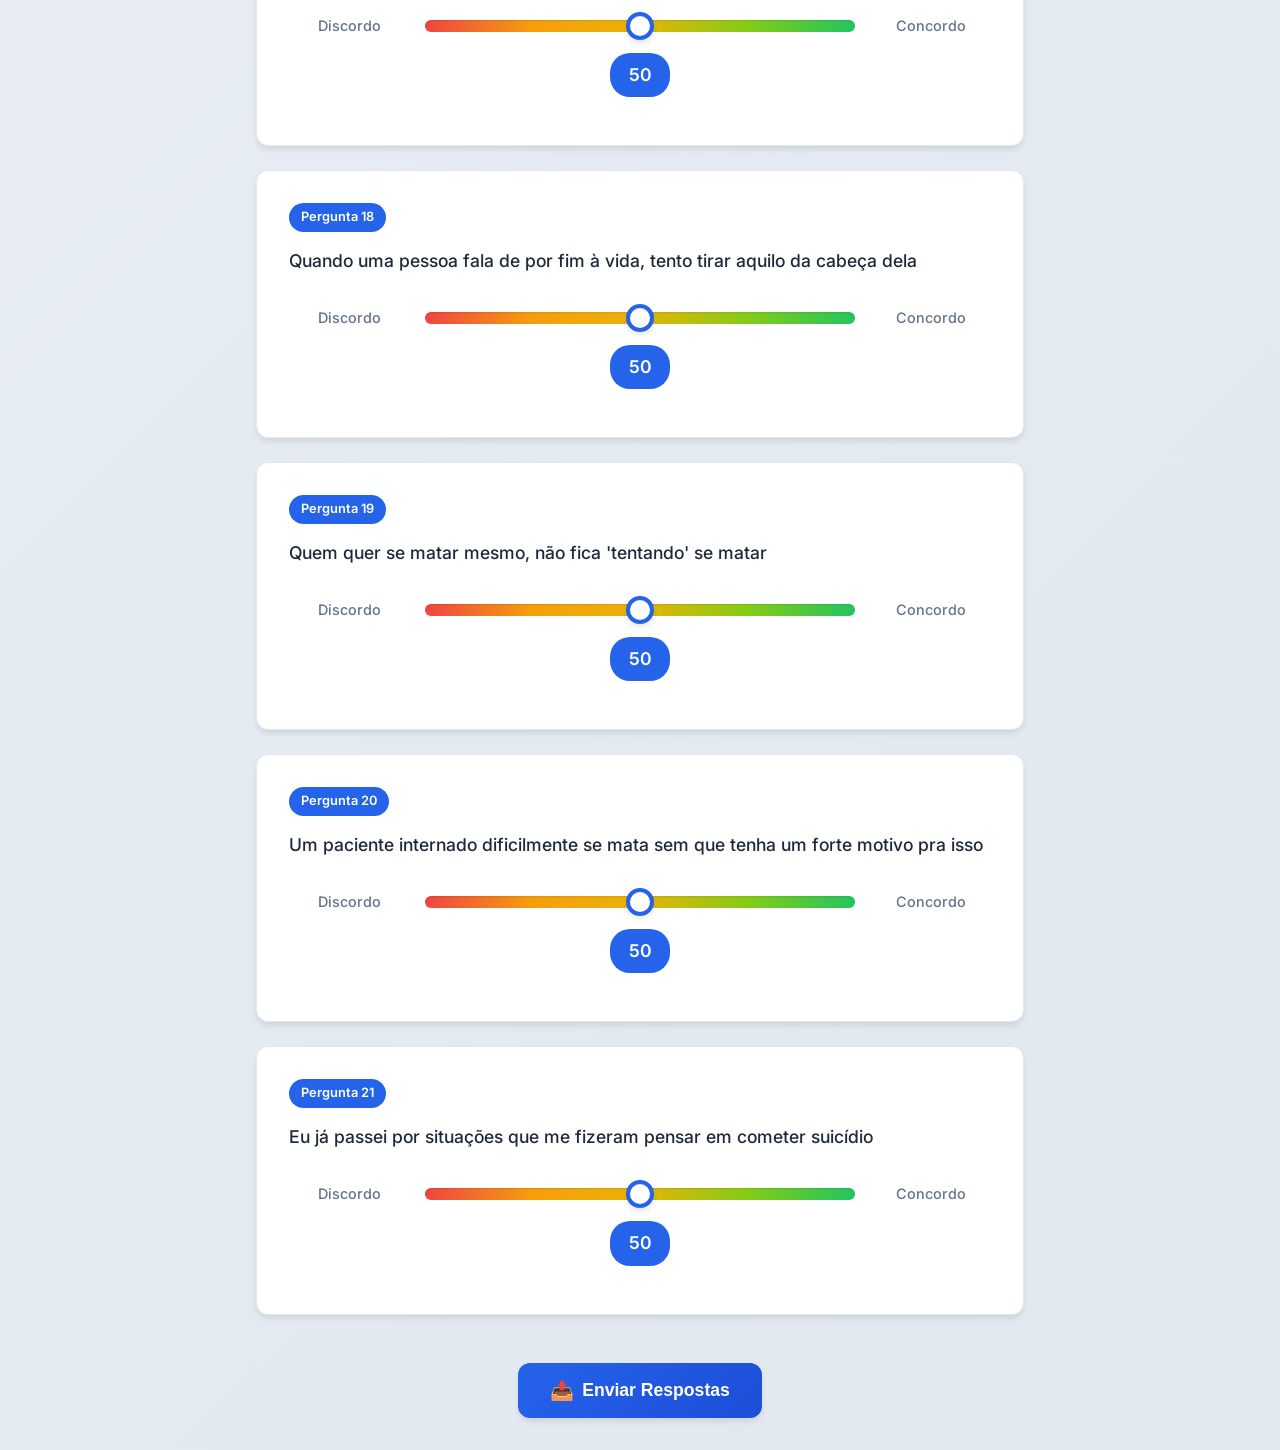
==== commit a15cce09: "Update index.html" ====
--- a/index.html
+++ b/index.html
@@ -23,10 +23,6 @@
                 Agradecemos sua participação.
                 <br><br>
             </p>
-            <div class="scale-info">
-                <span class="scale-point">0 = Discordo</span>
-                <span class="scale-point">100 = Concordo</span>
-            </div>
         </header>
 
         <div class="instructions-section">
